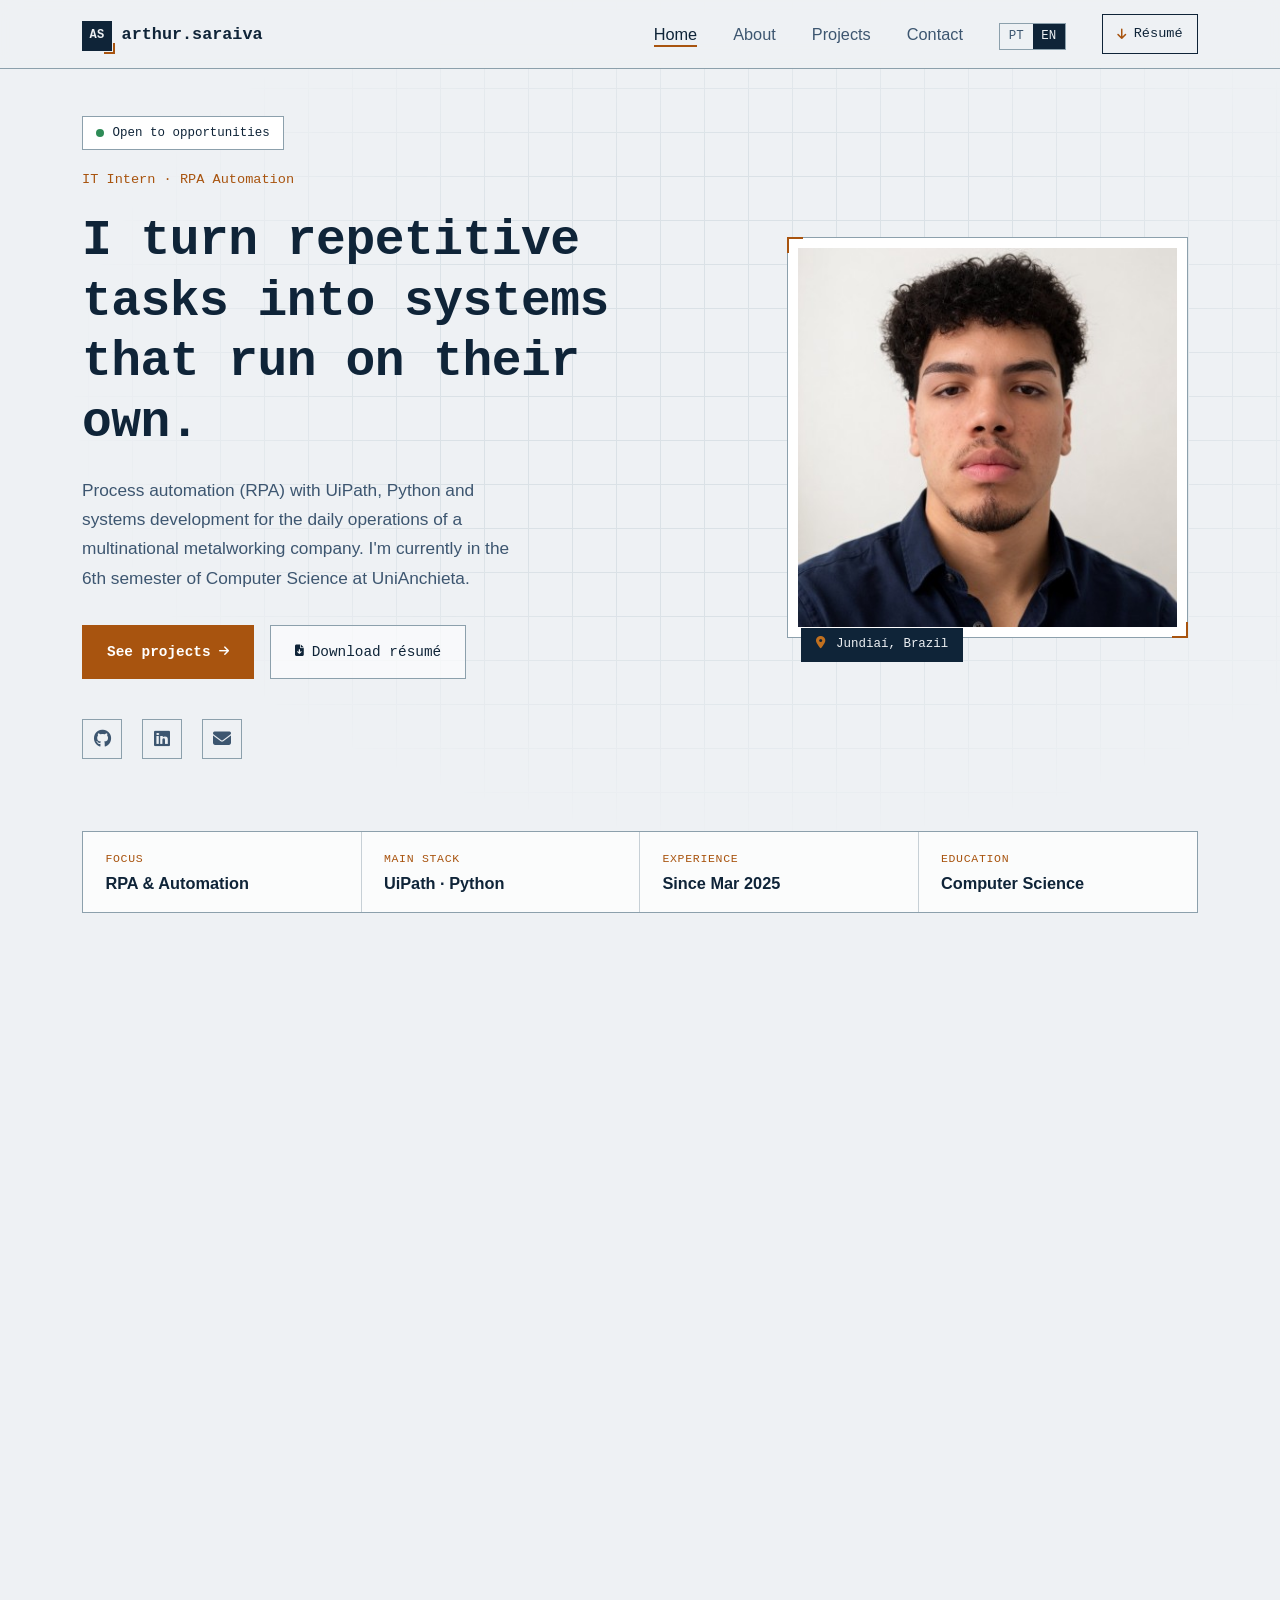
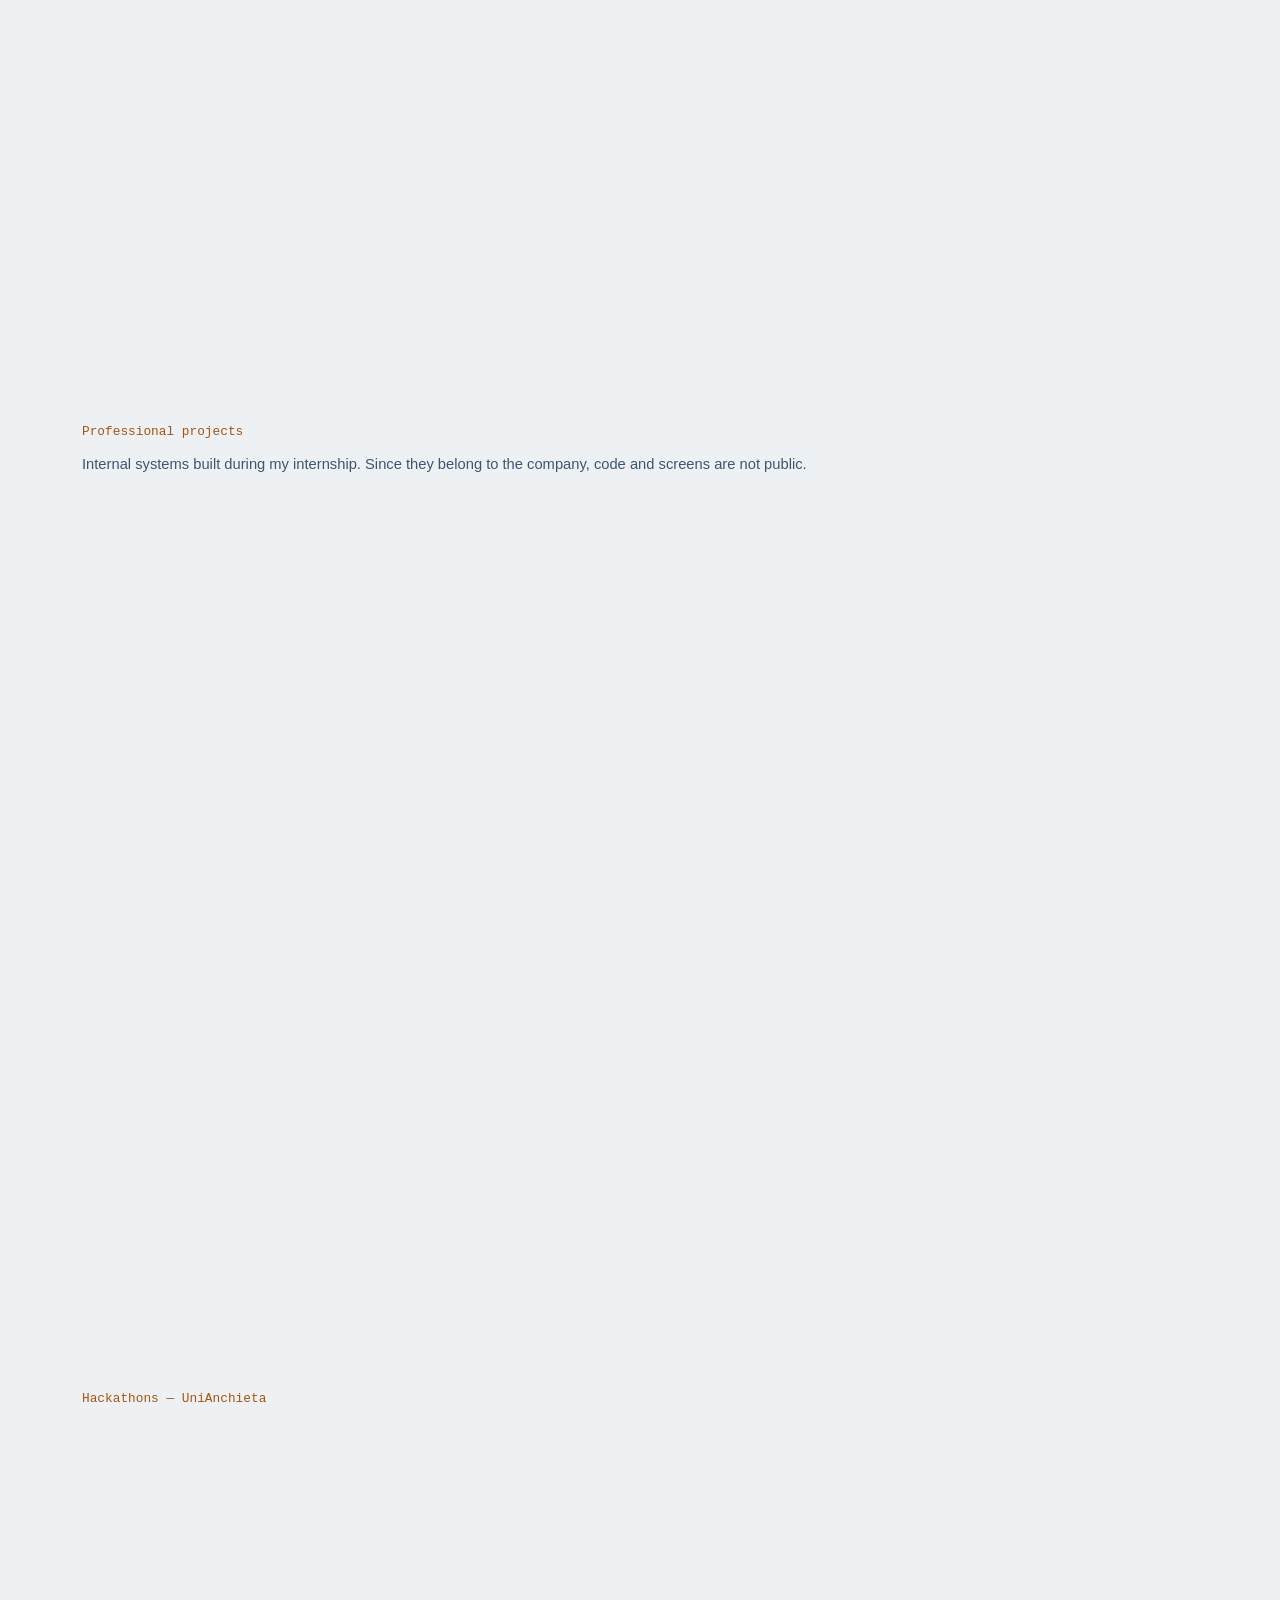
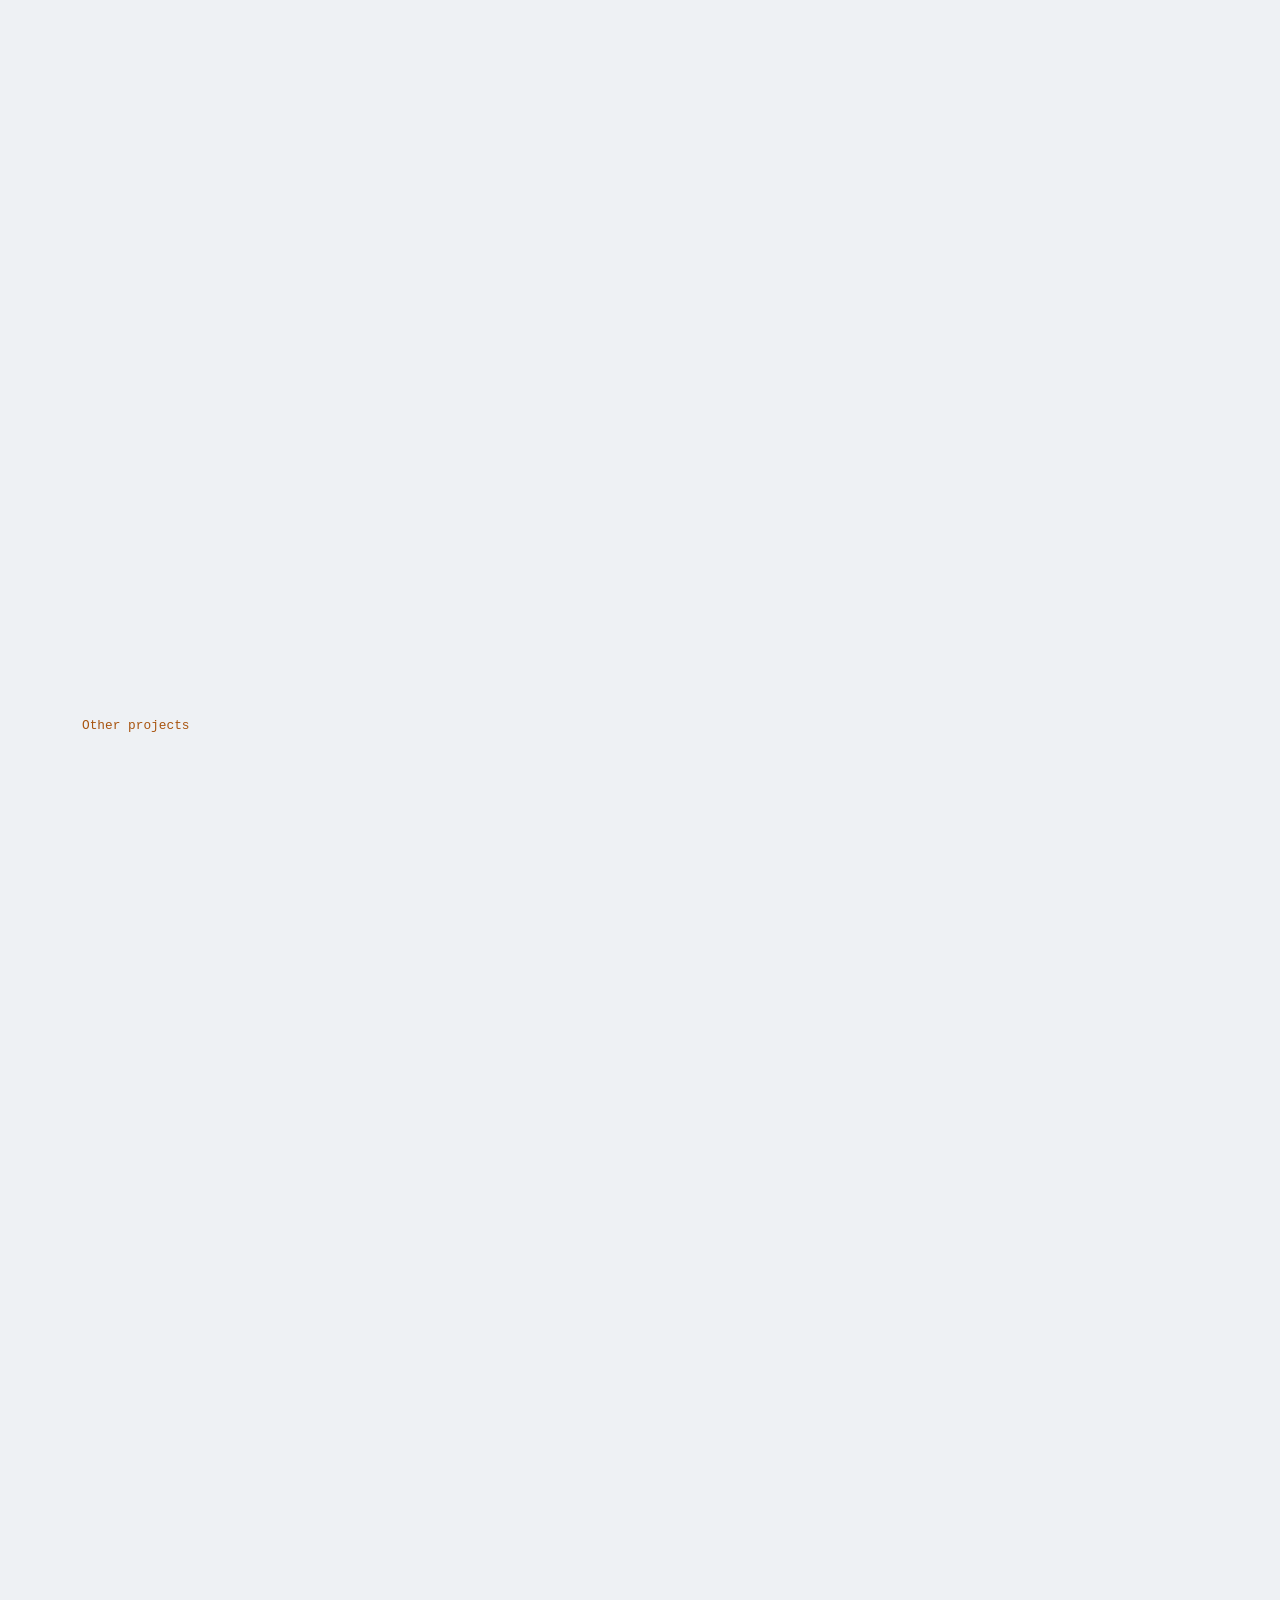
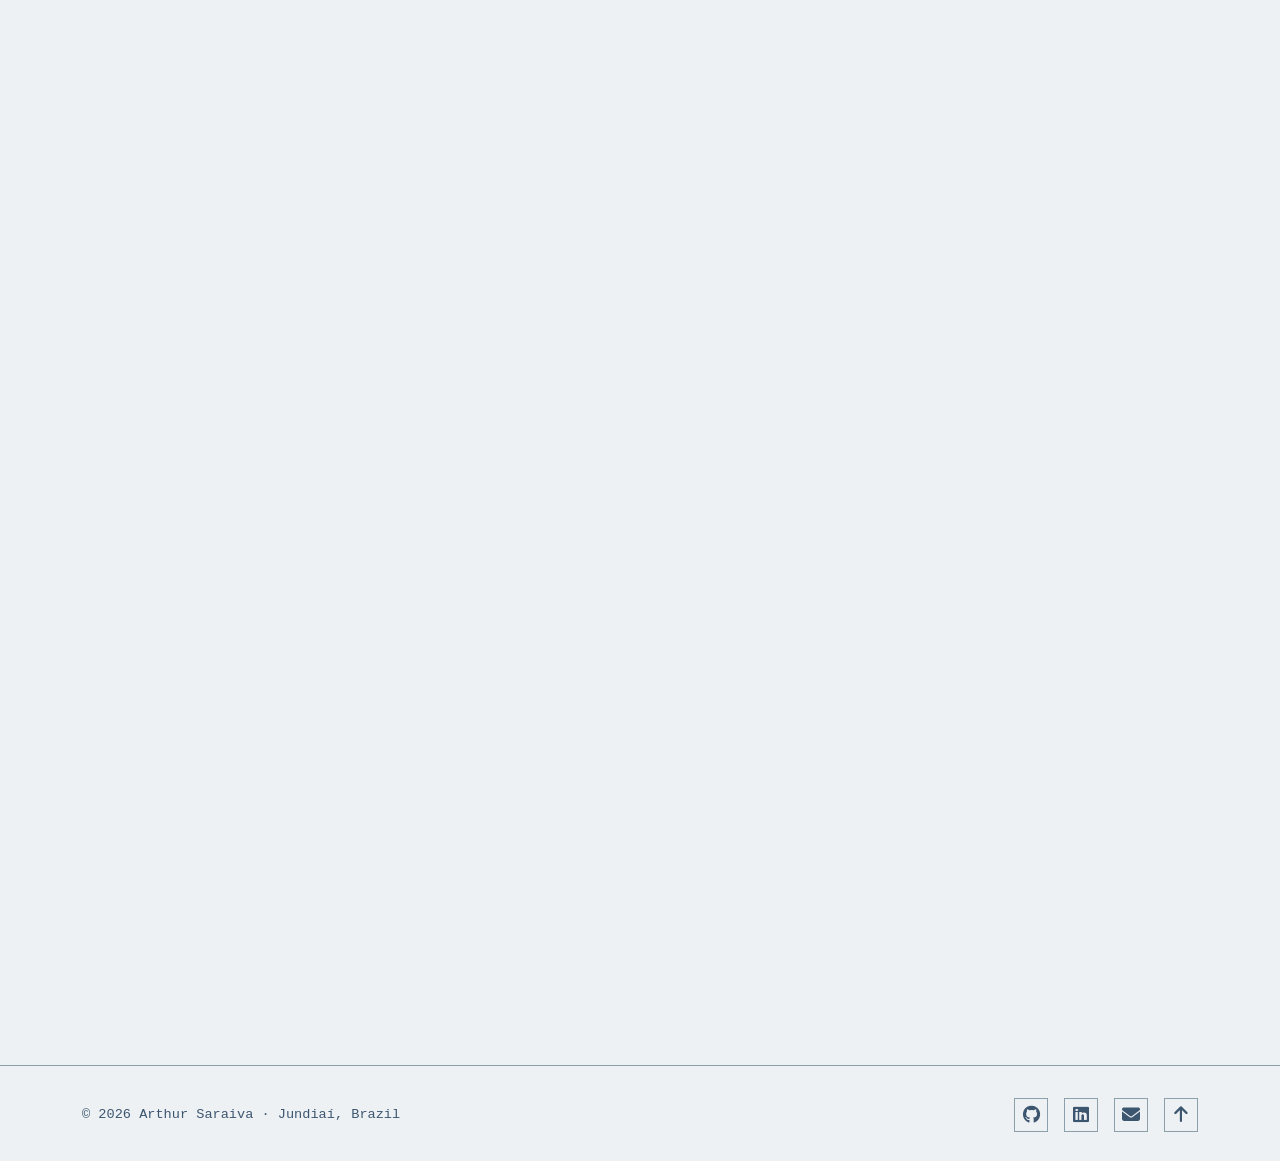
==== en/index.html @ bbb7237f "Tira o nome da empresa fora da Experiência e alinha textos ao currículo" ====
<!DOCTYPE html>
<html lang="en">
<head>
    <meta charset="UTF-8">
    <meta name="viewport" content="width=device-width, initial-scale=1.0">
    <title>Arthur Saraiva — RPA &amp; Automation Developer</title>
    <meta name="description" content="Arthur Saraiva — IT Intern at a multinational company. Process automation (RPA) with UiPath, Python and systems development. Computer Science student at UniAnchieta.">
    <meta name="theme-color" content="#0F2438">
    <meta http-equiv="Content-Security-Policy" content="default-src 'self'; script-src 'self'; style-src 'self' https://fonts.googleapis.com; font-src 'self' https://fonts.gstatic.com; img-src 'self' data:; connect-src https://formsubmit.co; form-action 'self'; base-uri 'self'; object-src 'none'">
    <meta name="referrer" content="strict-origin-when-cross-origin">

    <meta property="og:type" content="website">
    <meta property="og:title" content="Arthur Saraiva — RPA &amp; Automation Developer">
    <meta property="og:description" content="Process automation with UiPath and Python, and web systems in Django and Flask.">
    <meta property="og:url" content="https://arthsz-ti.github.io/en/">
    <meta property="og:image" content="https://arthsz-ti.github.io/image/profile.png">
    <meta property="og:locale" content="en_US">

    <link rel="icon" href="data:image/svg+xml,%3Csvg xmlns='http://www.w3.org/2000/svg' viewBox='0 0 64 64'%3E%3Crect width='64' height='64' fill='%230F2438'/%3E%3Cpath d='M8 8h14v4H12v10H8zM56 56H42v-4h10V42h4z' fill='%23C1701F'/%3E%3Ctext x='32' y='42' font-family='monospace' font-size='26' font-weight='700' fill='%23EEF1F4' text-anchor='middle'%3EAS%3C/text%3E%3C/svg%3E">

    <link rel="alternate" hreflang="pt-BR" href="https://arthsz-ti.github.io/">
    <link rel="alternate" hreflang="en" href="https://arthsz-ti.github.io/en/">
    <link rel="preconnect" href="https://fonts.googleapis.com">
    <link rel="preconnect" href="https://fonts.gstatic.com" crossorigin>
    <link href="https://fonts.googleapis.com/css2?family=IBM+Plex+Mono:wght@400;500;600&family=IBM+Plex+Sans:wght@400;500;600;700&display=swap" rel="stylesheet">
    <link href="../vendor/fontawesome/css/all.min.css" rel="stylesheet">
    <link href="../css/style.css?v=5" rel="stylesheet">
</head>
<body>
    <a class="skip-link" href="#about">Skip to content</a>

    <header>
        <nav class="navbar">
            <div class="nav-container">
                <div class="nav-logo">
                    <a href="#home"><span class="logo-mark">AS</span>arthur.saraiva</a>
                </div>
                <ul class="nav-menu">
                    <li class="nav-item"><a href="#home" class="nav-link">Home</a></li>
                    <li class="nav-item"><a href="#about" class="nav-link">About</a></li>
                    <li class="nav-item"><a href="#projects" class="nav-link">Projects</a></li>
                    <li class="nav-item"><a href="#contact" class="nav-link">Contact</a></li>
                    <li class="nav-item"><span class="lang-switch" aria-label="Language"><a href="../" hreflang="pt-BR" lang="pt-BR" title="Versão em português">PT</a><span aria-current="true">EN</span></span></li>
                    <li class="nav-item nav-cta-item">
                        <a href="../docs/resume-arthur-saraiva.pdf" class="nav-cta" download>
                            <i class="fas fa-arrow-down" aria-hidden="true"></i> Résumé
                        </a>
                    </li>
                </ul>
                <button class="hamburger" aria-label="Open menu" aria-expanded="false">
                    <span class="bar"></span>
                    <span class="bar"></span>
                    <span class="bar"></span>
                </button>
            </div>
        </nav>
    </header>

    <main>
        <!-- Home -->
        <section id="home" class="hero">
            <div class="container hero-container">
                <div class="hero-content">
                    <span class="status-badge"><span class="status-dot"></span>Open to opportunities</span>
                    <span class="hero-eyebrow">IT Intern · RPA Automation</span>
                    <h1 class="hero-title">I turn repetitive tasks into systems that run on their own.</h1>
                    <p class="hero-description">Process automation (RPA) with UiPath, Python and systems development for the daily operations of a multinational metalworking company. I'm currently in the 6th semester of Computer Science at UniAnchieta.</p>
                    <div class="hero-buttons">
                        <a href="#projects" class="btn btn-primary">See projects <i class="fas fa-arrow-right" aria-hidden="true"></i></a>
                        <a href="../docs/resume-arthur-saraiva.pdf" class="btn btn-secondary" download><i class="fas fa-file-arrow-down" aria-hidden="true"></i> Download résumé</a>
                    </div>
                    <div class="social-links">
                        <a href="https://github.com/arthsz-ti" target="_blank" rel="noopener" aria-label="GitHub"><i class="fab fa-github"></i></a>
                        <a href="https://www.linkedin.com/in/arthur-saraiva-ti" target="_blank" rel="noopener" aria-label="LinkedIn"><i class="fab fa-linkedin"></i></a>
                        <a href="mailto:arthursaraiva51@gmail.com" aria-label="Email"><i class="fas fa-envelope"></i></a>
                    </div>
                </div>
                <div class="hero-image">
                    <div class="plate">
                        <img src="../image/profile.png" alt="Arthur Saraiva" class="profile-img" width="400" height="400">
                    </div>
                    <span class="hero-image-tag"><i class="fas fa-location-dot" aria-hidden="true"></i> Jundiaí, Brazil</span>
                </div>
            </div>

            <div class="container">
                <dl class="hero-facts">
                    <div class="fact">
                        <dt>Focus</dt>
                        <dd>RPA &amp; Automation</dd>
                    </div>
                    <div class="fact">
                        <dt>Main stack</dt>
                        <dd>UiPath · Python</dd>
                    </div>
                    <div class="fact">
                        <dt>Experience</dt>
                        <dd>Since Mar 2025</dd>
                    </div>
                    <div class="fact">
                        <dt>Education</dt>
                        <dd>Computer Science</dd>
                    </div>
                </dl>
            </div>
        </section>

        <!-- About -->
        <section id="about" class="about">
            <div class="container">
                <div class="section-head reveal">
                    <span class="section-num">01</span>
                    <h2 class="section-title">About me</h2>
                </div>

                <div class="about-content">
                    <div class="about-text reveal">
                        <p>Since March 2025 I've been an IT intern at a multinational automotive company. I develop, run and monitor attended and unattended RPA automations in <strong>UiPath</strong> Studio and Orchestrator, built on REFramework with exception handling and logging, covering the full lifecycle: analysis, development, testing, user acceptance testing (UAT), deployment and support. I also develop in <strong>Python</strong> (Flask, Django, Pandas) and support corporate systems such as SAP, PowerShare and BMC.</p>

                        <p>I built a Django web portal with role-based access control, now used by every plant in Brazil to centralize initiatives from any department, not just automation. HR, for example, can use it to handle employee benefits. The portal includes integrated AI and management controls. I also built an <strong>automation monitoring dashboard</strong> in Flask, integrated with UiPath Orchestrator through its API, and I'm working on a computer vision project to detect PPE usage.</p>

                        <div class="objective">
                            <h3>Career goal</h3>
                            <p>I'm looking for opportunities as a Junior RPA Developer or Automation Analyst, to apply and grow what I've already been building in practice.</p>
                        </div>

                        <div class="languages">
                            <h3>Languages</h3>
                            <ul>
                                <li><span class="lang-name">Portuguese</span> <span class="lang-level">Native</span></li>
                                <li><span class="lang-name">English</span> <span class="lang-level">Professional</span></li>
                                <li><span class="lang-name">Italian</span> <span class="lang-level">Learning</span></li>
                            </ul>
                        </div>
                    </div>

                    <div class="skills-section reveal">
                        <div class="skill-category">
                            <h4>Automation &amp; RPA</h4>
                            <div class="skills">
                                <span class="skill-tag">UiPath Studio</span>
                                <span class="skill-tag">Orchestrator</span>
                                <span class="skill-tag">REFramework</span>
                                <span class="skill-tag">N8n</span>
                                <span class="skill-tag">Knime</span>
                                <span class="skill-tag">Selenium</span>
                                <span class="skill-tag">PyAutoGUI</span>
                            </div>
                        </div>
                        <div class="skill-category">
                            <h4>Backend &amp; Data</h4>
                            <div class="skills">
                                <span class="skill-tag">Python</span>
                                <span class="skill-tag">Django</span>
                                <span class="skill-tag">Flask</span>
                                <span class="skill-tag">Pandas</span>
                                <span class="skill-tag">SQL Server</span>
                                <span class="skill-tag">REST APIs</span>
                                <span class="skill-tag">JSON / XML</span>
                                <span class="skill-tag">Power BI</span>
                                <span class="skill-tag">Git</span>
                            </div>
                        </div>
                        <div class="skill-category">
                            <h4>Frontend</h4>
                            <div class="skills">
                                <span class="skill-tag">HTML</span>
                                <span class="skill-tag">CSS</span>
                                <span class="skill-tag">JavaScript</span>
                                <span class="skill-tag">TypeScript</span>
                            </div>
                        </div>
                        <div class="skill-category">
                            <h4>Artificial Intelligence</h4>
                            <div class="skills">
                                <span class="skill-tag">AI agents</span>
                                <span class="skill-tag">API integration</span>
                                <span class="skill-tag">Computer vision</span>
                            </div>
                        </div>
                        <div class="skill-category">
                            <h4>Corporate systems</h4>
                            <div class="skills">
                                <span class="skill-tag">SAP</span>
                                <span class="skill-tag">PowerShare</span>
                                <span class="skill-tag">BMC</span>
                            </div>
                        </div>
                    </div>
                </div>

                <div class="experience-education">
                    <div class="experience reveal">
                        <h3>Experience</h3>
                        <div class="timeline-item">
                            <div class="timeline-date">March 2025 — Present</div>
                            <div class="timeline-content">
                                <h4>IT Intern</h4>
                                <p class="role-loc">Aumovio (Continental Automotive spin-off) · Várzea Paulista, Brazil</p>

                                <div class="exp-group">
                                    <h5>RPA automation</h5>
                                    <ul>
                                        <li>Develop, run and monitor attended and unattended automations in UiPath Studio and Orchestrator, built on REFramework with exception handling and logging</li>
                                        <li>Cover the full lifecycle: process discovery, development, testing, UAT, deployment and support</li>
                                        <li>Analyze processes with business teams and write the technical documentation (PDD and SDD)</li>
                                    </ul>
                                </div>

                                <div class="exp-group">
                                    <h5>Systems development</h5>
                                    <ul>
                                        <li>Built from scratch a Django web portal with role-based access control to centralize initiatives from any department (not just automation), with integrated AI and management controls. It is now used by every plant in Brazil</li>
                                        <li>Integrated an AI agent into the portal to support content generation and analysis</li>
                                        <li>Built an automation monitoring dashboard in Python (Flask) and SQL Server, integrated with UiPath Orchestrator via REST API, showing status, runs, failures, trigger time and the machine (hostname) of each robot</li>
                                        <li>Built a Django web application for material monitoring and planning, with coverage-risk KPIs, filters, role-based access and follow-up emails, integrated with SAP data</li>
                                        <li>Developing a computer vision project to detect PPE usage</li>
                                    </ul>
                                </div>

                                <div class="exp-group">
                                    <h5>Support &amp; infrastructure</h5>
                                    <ul>
                                        <li>Support corporate systems (SAP, PowerShare and BMC) and take part in user migration and access management projects in a multinational environment</li>
                                    </ul>
                                </div>
                            </div>
                        </div>
                    </div>

                    <div class="education reveal">
                        <h3>Education</h3>
                        <div class="timeline-item">
                            <div class="timeline-date">2024 — 2027 (in progress)</div>
                            <div class="timeline-content">
                                <h4>B.Sc. in Computer Science</h4>
                                <p>UniAnchieta · 6th semester</p>
                            </div>
                        </div>
                        <div class="timeline-item">
                            <div class="timeline-date">2022 — 2023</div>
                            <div class="timeline-content">
                                <h4>Technical Course in Business Administration</h4>
                                <p>ETECVAV</p>
                            </div>
                        </div>
                    </div>
                </div>

                <div class="courses-list reveal">
                    <h3>Courses &amp; certifications</h3>
                    <div class="courses-grid">
                        <div class="course-card course-current">
                            <span class="course-name">Complete Web Development</span>
                            <span class="course-org">Udemy · in progress</span>
                        </div>
                        <div class="course-card">
                            <span class="course-name">RPA Automation with Python</span>
                            <span class="course-org">Udemy · Feb 2026</span>
                        </div>
                        <div class="course-card">
                            <span class="course-name">RPA Developer Foundation</span>
                            <span class="course-org">UiPath · Apr 2025</span>
                        </div>
                        <div class="course-card">
                            <span class="course-name">Power BI and SQL Server</span>
                            <span class="course-org">Udemy · Aug 2025</span>
                        </div>
                        <div class="course-card">
                            <span class="course-name">Algorithms and Programming Logic</span>
                            <span class="course-org">Udemy · May 2025</span>
                        </div>
                        <div class="course-card">
                            <span class="course-name">Python Fundamentals 1</span>
                            <span class="course-org">Senai · Jun 2024</span>
                        </div>
                    </div>
                    <details class="courses-more">
                        <summary><span class="more-closed">See all courses (+9)</span><span class="more-open">Show less</span> <i class="fas fa-chevron-down" aria-hidden="true"></i></summary>
                        <div class="courses-grid">
                            <div class="course-card">
                                <span class="course-name">Networking Basics</span>
                                <span class="course-org">Cisco · Nov 2025</span>
                            </div>
                            <div class="course-card">
                                <span class="course-name">Academia Guepardo TAX in Company</span>
                                <span class="course-org">NTT DATA Business Solutions · Oct 2025</span>
                            </div>
                            <div class="course-card">
                                <span class="course-name">Windows Server Hyper-V and Virtualization</span>
                                <span class="course-org">Microsoft · Sep 2025</span>
                            </div>
                            <div class="course-card">
                                <span class="course-name">Introduction to Packet Tracer Exam</span>
                                <span class="course-org">Cisco · Sep 2025</span>
                            </div>
                            <div class="course-card">
                                <span class="course-name">Power Business Intelligence &amp; Microsoft Excel</span>
                                <span class="course-org">InterNews Jundiaí · Apr 2023</span>
                            </div>
                            <div class="course-card">
                                <span class="course-name">Complete Excel</span>
                                <span class="course-org">Senai São Paulo · Sep 2022</span>
                            </div>
                            <div class="course-card">
                                <span class="course-name">Public Speaking</span>
                                <span class="course-org">Senac · 2022</span>
                            </div>
                            <div class="course-card">
                                <span class="course-name">Digital Marketing and Social Media Sales</span>
                                <span class="course-org">Senac São Paulo · Dec 2021</span>
                            </div>
                            <div class="course-card">
                                <span class="course-name">Hardware, Networks, Laptops and Mobile Devices</span>
                                <span class="course-org">Microlins · Jun 2021</span>
                            </div>
                        </div>
                    </details>
                </div>
            </div>
        </section>

        <!-- Projects -->
        <section id="projects" class="portfolio">
            <div class="container">
                <div class="section-head reveal">
                    <span class="section-num">02</span>
                    <h2 class="section-title">Projects</h2>
                </div>

                <span class="featured-tag">Professional projects</span>
                <p class="pro-note">Internal systems built during my internship. Since they belong to the company, code and screens are not public.</p>
                <div class="pro-grid">
                    <article class="pro-card reveal">
                        <div class="pro-head">
                            <span class="pro-icon"><i class="fas fa-sitemap" aria-hidden="true"></i></span>
                            <span class="pro-status live">In production</span>
                        </div>
                        <h3>Initiatives Portal</h3>
                        <p>Web portal that centralizes initiatives from any department, not just automation. Now used by every plant in Brazil.</p>
                        <ul>
                            <li>Role-based access control</li>
                            <li>Integrated AI agent for content generation and analysis</li>
                            <li>Management controls for each initiative</li>
                        </ul>
                        <div class="project-tags">
                            <span class="tag">Django</span>
                            <span class="tag">Python</span>
                            <span class="tag">AI</span>
                        </div>
                    </article>

                    <article class="pro-card reveal">
                        <div class="pro-head">
                            <span class="pro-icon"><i class="fas fa-gauge-high" aria-hidden="true"></i></span>
                            <span class="pro-status live">In production</span>
                        </div>
                        <h3>RPA Monitoring Dashboard</h3>
                        <p>Dashboard in Python (Flask) and SQL Server, integrated with UiPath Orchestrator via REST API, to track robot status, executions, failures and schedules.</p>
                        <ul>
                            <li>Status, executions and failures of each automation</li>
                            <li>Robot trigger schedules</li>
                            <li>Machine (hostname) each automation runs on</li>
                        </ul>
                        <div class="project-tags">
                            <span class="tag">Flask</span>
                            <span class="tag">SQL Server</span>
                            <span class="tag">REST API</span>
                            <span class="tag">UiPath</span>
                        </div>
                    </article>

                    <article class="pro-card reveal">
                        <div class="pro-head">
                            <span class="pro-icon"><i class="fas fa-boxes-stacked" aria-hidden="true"></i></span>
                            <span class="pro-status live">In production</span>
                        </div>
                        <h3>Material Planning</h3>
                        <p>Django web application (SQL Server) for material monitoring and planning, integrated with SAP data.</p>
                        <ul>
                            <li>Coverage-risk KPIs</li>
                            <li>Filters and role-based access control</li>
                            <li>Follow-up notifications</li>
                        </ul>
                        <div class="project-tags">
                            <span class="tag">Django</span>
                            <span class="tag">SQL Server</span>
                            <span class="tag">SAP</span>
                        </div>
                    </article>

                    <article class="pro-card reveal">
                        <div class="pro-head">
                            <span class="pro-icon"><i class="fas fa-helmet-safety" aria-hidden="true"></i></span>
                            <span class="pro-status dev">In development</span>
                        </div>
                        <h3>PPE Detection</h3>
                        <p>Computer vision project to automatically detect the use of personal protective equipment.</p>
                        <div class="project-tags">
                            <span class="tag">Computer vision</span>
                            <span class="tag">Python</span>
                        </div>
                    </article>
                </div>

                <span class="featured-tag">Hackathons — UniAnchieta</span>
                <div class="featured-grid">
                    <article class="featured-card plate reveal">
                        <div class="featured-shot">
                            <img src="../image/acadia-screenshot.png" alt="AcadIA dashboards: overall class performance and individual student assessment" loading="lazy" width="800" height="395">
                        </div>
                        <span class="hackathon-badge">Hackathon 2025</span>
                        <h3>AcadIA — AI-Powered Personalized Education</h3>
                        <p>I helped build AcadIA, a platform that supports teachers with real class performance data, collected automatically from every quiz. With the dashboard, teachers can:</p>
                        <ul>
                            <li>Track class performance trends per quiz (accuracy, average time, participation)</li>
                            <li>Automatically identify students at risk of low performance</li>
                            <li>See each student's individual progress, with history and details</li>
                            <li>Message students directly from the dashboard</li>
                        </ul>
                        <div class="project-tags">
                            <span class="tag">Artificial Intelligence</span>
                            <span class="tag">Python</span>
                            <span class="tag">Education</span>
                        </div>
                    </article>

                    <article class="featured-card plate reveal">
                        <div class="featured-shot">
                            <img src="../image/valores-imobiliarios-pitch.png" alt="Pitch slide for the Real Estate Values project, team CTRL+ALT+DEFEAT" loading="lazy" width="800" height="450">
                        </div>
                        <span class="hackathon-badge">Hackathon 2024</span>
                        <h3>CTRL + ALT + DEFEAT – Real Estate Values</h3>
                        <p>A challenge to estimate property values in the city, together with the Jundiaí City Hall. As team <strong>CTRL+ALT+DEFEAT</strong>, we built an app that aggregates data from real estate websites to analyze the local market. With it, users can:</p>
                        <ul>
                            <li>Check the average property price per street and the average price per square meter</li>
                            <li>See how many properties are for sale in a given area</li>
                            <li>Compare property types (residential or commercial)</li>
                            <li>See interior details, such as number of rooms and bathrooms</li>
                        </ul>
                        <div class="project-tags">
                            <span class="tag">Data Analysis</span>
                            <span class="tag">Python</span>
                            <span class="tag">Public Sector</span>
                        </div>
                    </article>
                </div>

                <span class="featured-tag">Other projects</span>
                <div class="projects-grid">
                    <article class="project-card reveal">
                        <div class="project-image">
                            <img src="../image/cadastro.png" alt="Credit Score Prediction" loading="lazy">
                        </div>
                        <div class="project-content">
                            <h3>Credit Score Prediction</h3>
                            <p>Random Forest and KNN algorithms to predict customers' credit rating.</p>
                            <div class="project-tags">
                                <span class="tag">Python</span>
                                <span class="tag">Machine Learning</span>
                            </div>
                        </div>
                    </article>

                    <article class="project-card reveal">
                        <div class="project-image">
                            <img src="../image/churn.png" alt="Churn Analysis" loading="lazy">
                        </div>
                        <div class="project-content">
                            <h3>Churn Analysis</h3>
                            <p>Identifying the causes of customer cancellations with Python and data analysis.</p>
                            <div class="project-tags">
                                <span class="tag">Python</span>
                                <span class="tag">Pandas</span>
                            </div>
                        </div>
                    </article>

                    <article class="project-card reveal">
                        <div class="project-image">
                            <img src="../image/web_scraping.png" alt="Web Scraping — Cryptocurrencies" loading="lazy">
                        </div>
                        <div class="project-content">
                            <h3>Web Scraping — Cryptocurrencies</h3>
                            <p>Automated collection of cryptocurrency data with Selenium for market analysis.</p>
                            <div class="project-tags">
                                <span class="tag">Python</span>
                                <span class="tag">Selenium</span>
                            </div>
                        </div>
                    </article>

                    <article class="project-card reveal">
                        <div class="project-image">
                            <img src="../image/extracao_dados.png" alt="Data Extraction — Movies" loading="lazy">
                        </div>
                        <div class="project-content">
                            <h3>Data Extraction — Movies</h3>
                            <p>Scraping and organizing movie data with Python into a structured dataset.</p>
                            <div class="project-tags">
                                <span class="tag">Python</span>
                                <span class="tag">Web Scraping</span>
                            </div>
                        </div>
                    </article>

                    <article class="project-card reveal">
                        <div class="project-image">
                            <img src="../image/automation.jpg" alt="Product Registration Bot" loading="lazy">
                        </div>
                        <div class="project-content">
                            <h3>Product Registration Bot</h3>
                            <p>Bulk product registration automated with PyAutoGUI, mimicking human interaction in systems with no API available.</p>
                            <div class="project-tags">
                                <span class="tag">Python</span>
                                <span class="tag">PyAutoGUI</span>
                                <span class="tag">RPA</span>
                            </div>
                        </div>
                    </article>

                    <article class="project-card reveal">
                        <div class="project-image">
                            <img src="../image/email-pdf-automation.jpg" alt="Email and PDF Automation" loading="lazy">
                        </div>
                        <div class="project-content">
                            <h3>Email and PDF Automation</h3>
                            <p>Python scripts to send emails automatically and to extract and manipulate data in PDF files.</p>
                            <div class="project-tags">
                                <span class="tag">Python</span>
                                <span class="tag">RPA</span>
                            </div>
                        </div>
                    </article>
                </div>
            </div>
        </section>

        <!-- Contact -->
        <section id="contact" class="contact">
            <div class="container">
                <div class="section-head reveal">
                    <span class="section-num">03</span>
                    <h2 class="section-title">Contact</h2>
                </div>
                <div class="contact-content">
                    <div class="contact-info reveal">
                        <h3>Let's talk</h3>
                        <p>I'm open to opportunities as a Junior RPA Developer or Automation Analyst. Send a message through the form or reach me on any of the channels below.</p>

                        <div class="contact-items">
                            <a class="contact-item" href="mailto:arthursaraiva51@gmail.com">
                                <i class="fas fa-envelope" aria-hidden="true"></i>
                                <div>
                                    <h4>Email</h4>
                                    <span>arthursaraiva51@gmail.com</span>
                                </div>
                            </a>
                            <a class="contact-item" href="tel:+5511950330880">
                                <i class="fas fa-phone" aria-hidden="true"></i>
                                <div>
                                    <h4>Phone</h4>
                                    <span>+55 11 95033-0880</span>
                                </div>
                            </a>
                            <a class="contact-item" href="https://www.linkedin.com/in/arthur-saraiva-ti" target="_blank" rel="noopener">
                                <i class="fab fa-linkedin" aria-hidden="true"></i>
                                <div>
                                    <h4>LinkedIn</h4>
                                    <span>arthur-saraiva-ti</span>
                                </div>
                            </a>
                            <a class="contact-item" href="https://github.com/arthsz-ti" target="_blank" rel="noopener">
                                <i class="fab fa-github" aria-hidden="true"></i>
                                <div>
                                    <h4>GitHub</h4>
                                    <span>arthsz-ti</span>
                                </div>
                            </a>
                            <div class="contact-item">
                                <i class="fas fa-location-dot" aria-hidden="true"></i>
                                <div>
                                    <h4>Location</h4>
                                    <span>Jundiaí, SP, Brazil</span>
                                </div>
                            </div>
                        </div>
                    </div>

                    <form id="contactForm" class="contact-form plate reveal" novalidate>
                        <div class="form-head">
                            <h3>Send a message</h3>
                            <p>It goes straight to my inbox.</p>
                        </div>
                        <div class="form-row">
                            <div class="form-group">
                                <label for="name">Name</label>
                                <input type="text" id="name" name="name" maxlength="100" autocomplete="name" placeholder="Your name" required>
                            </div>
                            <div class="form-group">
                                <label for="email">Email</label>
                                <input type="email" id="email" name="email" maxlength="150" autocomplete="email" placeholder="you@company.com" required>
                            </div>
                        </div>
                        <div class="form-group">
                            <label for="subject">Subject</label>
                            <input type="text" id="subject" name="subject" maxlength="150" placeholder="e.g. RPA Developer position" required>
                        </div>
                        <div class="form-group">
                            <label for="message">Message</label>
                            <textarea id="message" name="message" maxlength="3000" rows="5" placeholder="Tell me a bit about the opportunity or project" required></textarea>
                        </div>
                        <!-- hidden anti-spam field -->
                        <input type="text" name="_honey" class="hp-field" tabindex="-1" autocomplete="off" aria-hidden="true">
                        <button type="submit" class="btn btn-primary">
                            <span class="btn-label">Send message</span>
                            <i class="fas fa-paper-plane" aria-hidden="true"></i>
                        </button>
                        <p class="form-status" role="status" aria-live="polite"></p>
                    </form>
                </div>
            </div>
        </section>
    </main>

    <footer>
        <div class="container footer-content">
            <p>© <span id="year">2026</span> Arthur Saraiva · Jundiaí, Brazil</p>
            <div class="footer-social">
                <a href="https://github.com/arthsz-ti" target="_blank" rel="noopener" aria-label="GitHub"><i class="fab fa-github"></i></a>
                <a href="https://www.linkedin.com/in/arthur-saraiva-ti" target="_blank" rel="noopener" aria-label="LinkedIn"><i class="fab fa-linkedin"></i></a>
                <a href="mailto:arthursaraiva51@gmail.com" aria-label="Email"><i class="fas fa-envelope"></i></a>
                <a href="#home" aria-label="Back to top"><i class="fas fa-arrow-up"></i></a>
            </div>
        </div>
    </footer>

    <script src="../javascript/script.js?v=5"></script>
</body>
</html>
---- css/style.css ----
/* =========================================================
   Arthur Saraiva — Portfólio
   Sistema visual: "papel técnico" — inspirado em pranchas de
   desenho de engenharia sobre papel vegetal, coerente com o
   trabalho de automação e integração de sistemas industriais.
   Tema claro por legibilidade.
   ========================================================= */

* {
    margin: 0;
    padding: 0;
    box-sizing: border-box;
}

:root {
    --paper: #EEF1F4;
    --paper-2: #E4E9ED;
    --paper-3: #D9E0E5;
    --ink: #0F2438;
    --ink-dim: #3D5670;
    --accent: #A8540F;
    --accent-bright: #C1701F;
    --accent-soft: rgba(168, 84, 15, 0.09);
    --line: #C7D0D6;
    --line-strong: #8CA0AC;

    --sans: 'IBM Plex Sans', -apple-system, BlinkMacSystemFont, 'Segoe UI', sans-serif;
    --mono: 'IBM Plex Mono', ui-monospace, SFMono-Regular, Menlo, monospace;

    --corner: 14px;
}

html { scroll-behavior: smooth; scroll-padding-top: 84px; }

::selection { background: var(--accent); color: #fff; }

:focus-visible { outline: 2px solid var(--accent); outline-offset: 3px; }

body {
    font-family: var(--sans);
    font-size: 18px;
    line-height: 1.7;
    color: var(--ink);
    background: var(--paper);
}

.container {
    max-width: 1180px;
    margin: 0 auto;
    padding: 0 2rem;
}

a { color: inherit; }

img { max-width: 100%; height: auto; }

h1, h2, h3, h4 {
    font-family: var(--mono);
    font-weight: 600;
    letter-spacing: -0.01em;
    color: var(--ink);
}

/* ---------- corner-bracket "prancha técnica" utility ---------- */
.plate {
    position: relative;
    background: #fff;
    border: 1px solid var(--line-strong);
}
.plate::before,
.plate::after {
    content: "";
    position: absolute;
    width: var(--corner);
    height: var(--corner);
    pointer-events: none;
}
.plate::before {
    top: -1px; left: -1px;
    border-top: 2px solid var(--accent);
    border-left: 2px solid var(--accent);
}
.plate::after {
    bottom: -1px; right: -1px;
    border-bottom: 2px solid var(--accent);
    border-right: 2px solid var(--accent);
}

/* ---------- Navegação ---------- */
.navbar {
    position: fixed;
    top: 0;
    width: 100%;
    background: rgba(238, 241, 244, 0.92);
    backdrop-filter: blur(10px);
    border-bottom: 1px solid var(--line-strong);
    z-index: 1000;
    transition: box-shadow 0.25s ease, background 0.25s ease;
}
.navbar.scrolled {
    background: rgba(238, 241, 244, 0.97);
    box-shadow: 0 6px 20px rgba(15, 36, 56, 0.07);
}

.nav-container {
    max-width: 1180px;
    margin: 0 auto;
    padding: 0 2rem;
    display: flex;
    justify-content: space-between;
    align-items: center;
    height: 68px;
}

.nav-logo a {
    font-family: var(--mono);
    font-size: 1.05rem;
    font-weight: 600;
    color: var(--ink);
    text-decoration: none;
    display: inline-flex;
    align-items: center;
    gap: 0.6rem;
}
.logo-mark {
    display: inline-grid;
    place-items: center;
    width: 30px; height: 30px;
    background: var(--ink);
    color: var(--paper);
    font-size: 0.75rem;
    letter-spacing: 0.02em;
    position: relative;
}
.logo-mark::after {
    content: "";
    position: absolute;
    right: -3px; bottom: -3px;
    width: 9px; height: 9px;
    border-right: 2px solid var(--accent);
    border-bottom: 2px solid var(--accent);
}

.nav-menu {
    display: flex;
    align-items: center;
    gap: 2.25rem;
    list-style: none;
}
.nav-cta {
    display: inline-flex;
    align-items: center;
    gap: 0.45rem;
    font-family: var(--mono);
    font-size: 0.85rem;
    font-weight: 500;
    color: var(--ink);
    text-decoration: none;
    padding: 0.45rem 0.9rem;
    border: 1px solid var(--ink);
    transition: all 0.2s ease;
}
.nav-cta i { font-size: 0.75rem; color: var(--accent); transition: color 0.2s ease; }
.nav-cta:hover { background: var(--ink); color: var(--paper); }
.nav-cta:hover i { color: var(--paper); }

.nav-link {
    position: relative;
    font-size: 1.02rem;
    color: var(--ink-dim);
    text-decoration: none;
    padding: 0.3rem 0;
    transition: color 0.2s ease;
}
.nav-link::after {
    content: "";
    position: absolute;
    bottom: 0; left: 0;
    width: 0;
    height: 2px;
    background: var(--accent);
    transition: width 0.25s ease;
}
.nav-link:hover,
.nav-link.active { color: var(--ink); }
.nav-link:hover::after,
.nav-link.active::after { width: 100%; }

.hamburger {
    display: none;
    flex-direction: column;
    gap: 5px;
    cursor: pointer;
    background: none;
    border: none;
}
.hamburger .bar {
    width: 24px;
    height: 2px;
    background: var(--ink);
    transition: 0.3s;
}
.hamburger.active .bar:nth-child(1) { transform: translateY(7px) rotate(45deg); }
.hamburger.active .bar:nth-child(2) { opacity: 0; }
.hamburger.active .bar:nth-child(3) { transform: translateY(-7px) rotate(-45deg); }

/* ---------- Hero ---------- */
.hero {
    min-height: 92vh;
    display: flex;
    flex-direction: column;
    justify-content: center;
    padding-top: calc(68px + 3rem);
    padding-bottom: 3.5rem;
    position: relative;
    overflow: hidden;
}
.hero::before {
    content: "";
    position: absolute;
    inset: 0;
    background-image:
        linear-gradient(#DAE1E6 1px, transparent 1px),
        linear-gradient(90deg, #DAE1E6 1px, transparent 1px);
    background-size: 44px 44px;
    -webkit-mask-image: radial-gradient(ellipse 70% 60% at 60% 40%, #000 40%, transparent 78%);
    mask-image: radial-gradient(ellipse 70% 60% at 60% 40%, #000 40%, transparent 78%);
    pointer-events: none;
}

.hero > .container { width: 100%; }
.hero-container {
    flex: 0 0 auto;
    display: grid;
    grid-template-columns: 1.2fr 0.8fr;
    gap: 4rem;
    align-items: center;
    width: 100%;
    position: relative;
}

.hero-eyebrow {
    display: inline-block;
    font-family: var(--mono);
    font-size: 0.85rem;
    color: var(--accent);
    margin-bottom: 1.25rem;
}

.hero-title {
    font-size: clamp(2rem, 4.2vw, 3.1rem);
    line-height: 1.22;
    font-weight: 600;
    color: var(--ink);
    margin-bottom: 1.4rem;
    opacity: 0;
    transform: translateY(10px);
    animation: reveal 0.6s ease forwards;
}

.hero-description {
    font-family: var(--sans);
    font-size: 1.08rem;
    color: var(--ink-dim);
    max-width: 46ch;
    margin-bottom: 2rem;
    opacity: 0;
    transform: translateY(10px);
    animation: reveal 0.6s ease 0.15s forwards;
}

.hero-buttons {
    display: flex;
    gap: 1rem;
    margin-bottom: 2.5rem;
    opacity: 0;
    transform: translateY(10px);
    animation: reveal 0.6s ease 0.3s forwards;
}

@keyframes reveal {
    to { opacity: 1; transform: translateY(0); }
}

.btn {
    display: inline-flex;
    align-items: center;
    gap: 0.5rem;
    padding: 0.85rem 1.5rem;
    font-family: var(--mono);
    font-size: 0.9rem;
    text-decoration: none;
    border: 1px solid transparent;
    cursor: pointer;
    transition: all 0.2s ease;
}
.btn-primary {
    background: var(--accent);
    color: #fff;
    font-weight: 600;
}
.btn-primary:hover { background: #8f4708; transform: translateY(-1px); box-shadow: 0 6px 16px rgba(168, 84, 15, 0.25); }
.btn-primary:active { transform: translateY(0); box-shadow: none; }
.btn i { font-size: 0.8em; transition: transform 0.2s ease; }
.btn-primary:hover .fa-arrow-right { transform: translateX(3px); }
.btn-secondary {
    border-color: var(--line-strong);
    color: var(--ink);
}
.btn-secondary { background: rgba(255,255,255,0.6); }
.btn-secondary:hover { border-color: var(--accent); color: var(--accent); background: #fff; }

.social-links {
    display: flex;
    gap: 1.25rem;
    opacity: 0;
    animation: reveal 0.6s ease 0.45s forwards;
}
.social-links a {
    width: 40px; height: 40px;
    display: flex; align-items: center; justify-content: center;
    border: 1px solid var(--line-strong);
    color: var(--ink-dim);
    text-decoration: none;
    transition: all 0.2s ease;
    background: var(--paper);
}
.social-links a:hover {
    border-color: var(--accent);
    color: var(--accent);
    transform: translateY(-2px);
}

.hero-image {
    position: relative;
    padding: 10px;
}
.hero-image .plate { padding: 10px; }
.profile-img {
    width: 100%;
    display: block;
}
.hero-image-tag {
    position: absolute;
    bottom: -14px;
    left: 24px;
    background: var(--ink);
    color: var(--paper);
    padding: 0.4rem 0.9rem;
    font-family: var(--mono);
    font-size: 0.78rem;
}

/* ---------- Section shell ---------- */
section { padding: 6.5rem 0; }

.section-head {
    display: flex;
    align-items: baseline;
    gap: 1rem;
    margin-bottom: 3rem;
    border-bottom: 1px solid var(--line-strong);
    padding-bottom: 1.25rem;
}
.section-num {
    font-family: var(--mono);
    font-size: 0.85rem;
    color: var(--accent);
}
.section-title {
    font-size: 1.9rem;
    color: var(--ink);
}

/* ---------- Sobre ---------- */
.about-content {
    display: grid;
    grid-template-columns: 1.3fr 1fr;
    gap: 3.5rem;
    margin-bottom: 4rem;
}

.about-text p {
    color: var(--ink-dim);
    margin-bottom: 1.1rem;
    max-width: 62ch;
}
.about-text strong { color: var(--ink); font-weight: 600; }

.objective {
    margin-top: 1.5rem;
    padding: 1.25rem 1.5rem;
    border-left: 3px solid var(--accent);
    background: var(--accent-soft);
}
.objective h3 {
    font-size: 0.95rem;
    color: var(--accent);
    margin-bottom: 0.5rem;
}
.objective p { color: var(--ink); margin: 0; }

.skill-category { margin-bottom: 1.75rem; }
.skill-category h4 {
    font-size: 0.92rem;
    color: var(--ink-dim);
    font-weight: 500;
    margin-bottom: 0.75rem;
}
.skills { display: flex; flex-wrap: wrap; gap: 0.5rem; }
.skill-tag {
    font-family: var(--mono);
    font-size: 0.88rem;
    color: var(--ink);
    background: var(--paper-2);
    border: 1px solid var(--line-strong);
    padding: 0.35rem 0.7rem;
}

/* ---------- Timeline ---------- */
.experience-education {
    display: grid;
    grid-template-columns: 1.4fr 1fr;
    gap: 3.5rem;
}
.experience h3, .education h3 {
    font-size: 1.05rem;
    color: var(--ink);
    margin-bottom: 1.5rem;
    padding-bottom: 0.75rem;
    border-bottom: 1px solid var(--line-strong);
}
.timeline-item {
    position: relative;
    padding-left: 1.5rem;
    border-left: 2px solid var(--line);
    padding-bottom: 1.75rem;
}
.timeline-item:last-child { padding-bottom: 0; }
.timeline-item::before {
    content: "";
    position: absolute;
    left: -6px; top: 4px;
    width: 9px; height: 9px;
    background: var(--paper);
    border: 2px solid var(--accent);
}
.timeline-date {
    font-family: var(--mono);
    font-size: 0.85rem;
    color: var(--accent);
    margin-bottom: 0.4rem;
}
.timeline-content h4 {
    font-size: 1.08rem;
    color: var(--ink);
    margin-bottom: 0.15rem;
}
.timeline-content .role-loc {
    font-size: 0.92rem;
    color: var(--ink-dim);
    margin-bottom: 1.1rem;
    font-family: var(--sans);
}
.exp-group { margin-bottom: 1.25rem; }
.exp-group:last-child { margin-bottom: 0; }
.exp-group h5 {
    font-family: var(--sans);
    font-size: 0.82rem;
    font-weight: 600;
    color: var(--accent);
    text-transform: uppercase;
    letter-spacing: 0.04em;
    margin-bottom: 0.5rem;
}
.timeline-content ul {
    list-style: none;
    color: var(--ink-dim);
    font-size: 1rem;
}
.timeline-content ul li {
    position: relative;
    padding-left: 1rem;
    margin-bottom: 0.5rem;
}
.timeline-content ul li::before {
    content: "–";
    position: absolute;
    left: 0;
    color: var(--accent);
}
.timeline-content p { color: var(--ink-dim); font-size: 1rem; }

/* ---------- Cursos / certificações ---------- */
.courses-list {
    margin-top: 2.5rem;
    padding-top: 2rem;
    border-top: 1px solid var(--line-strong);
}
.courses-list h3 {
    font-size: 1.1rem;
    color: var(--ink);
    margin-bottom: 1.5rem;
}
.courses-grid {
    display: grid;
    grid-template-columns: repeat(3, 1fr);
    gap: 1rem;
}
.course-card {
    display: flex;
    flex-direction: column;
    gap: 0.4rem;
    padding: 1.1rem 1.2rem;
    background: #fff;
    border: 1px solid var(--line-strong);
    border-left: 3px solid var(--accent);
}
.course-card .course-name {
    color: var(--ink);
    font-size: 0.98rem;
    font-weight: 600;
    line-height: 1.4;
}
.course-card .course-org {
    font-family: var(--mono);
    color: var(--ink-dim);
    font-size: 0.82rem;
}

/* ---------- Portfólio: destaque (hackathons) ---------- */
.featured-tag {
    display: inline-block;
    font-family: var(--mono);
    font-size: 0.8rem;
    color: var(--accent);
    padding-bottom: 1px;
}
.featured-sponsors {
    font-family: var(--mono);
    font-size: 0.8rem;
    color: var(--ink-dim);
    margin-bottom: 3rem;
}

.featured-grid {
    display: grid;
    grid-template-columns: 1fr 1fr;
    gap: 2rem;
    margin-bottom: 5rem;
}

.featured-card {
    padding: 2.25rem;
    display: flex;
    flex-direction: column;
    gap: 1.1rem;
}

.featured-ref {
    font-family: var(--mono);
    font-size: 0.78rem;
    color: var(--ink-dim);
}

.hackathon-badge {
    display: inline-block;
    align-self: flex-start;
    font-family: var(--mono);
    font-size: 0.85rem;
    font-weight: 600;
    color: #fff;
    background: var(--accent);
    padding: 0.35rem 0.8rem;
}

.featured-shot {
    border: 1px solid var(--line-strong);
    overflow: hidden;
    line-height: 0;
}
.featured-shot img { width: 100%; display: block; transition: transform 0.4s ease; }
.featured-card:hover .featured-shot img { transform: scale(1.02); }

.featured-icon {
    width: 52px;
    height: 52px;
    color: var(--accent);
}
.featured-icon svg { width: 100%; height: 100%; }

.featured-card h3 {
    font-size: 1.25rem;
    color: var(--ink);
    font-family: var(--sans);
    font-weight: 700;
}
.featured-card .featured-org {
    font-family: var(--mono);
    font-size: 0.8rem;
    color: var(--ink-dim);
    margin-top: -0.7rem;
}
.featured-card p { color: var(--ink-dim); font-size: 1.02rem; }
.featured-card ul {
    color: var(--ink-dim);
    font-size: 1rem;
    padding-left: 1.1rem;
}
.featured-card ul li { margin-bottom: 0.35rem; }

.project-tags { display: flex; flex-wrap: wrap; gap: 0.5rem; margin-top: 0.25rem; }
.tag {
    font-family: var(--mono);
    font-size: 0.82rem;
    color: var(--ink-dim);
    background: var(--paper-2);
    border: 1px solid var(--line-strong);
    padding: 0.3rem 0.65rem;
}

/* ---------- Portfólio: grade secundária ---------- */
.projects-grid {
    display: grid;
    grid-template-columns: repeat(3, 1fr);
    gap: 1.5rem;
}
.project-card {
    background: #fff;
    border: 1px solid var(--line-strong);
    padding: 1.75rem;
    display: flex;
    flex-direction: column;
    transition: transform 0.25s ease, box-shadow 0.25s ease, border-color 0.25s ease;
}
.project-card:hover {
    transform: translateY(-4px);
    border-color: var(--accent);
    box-shadow: 0 14px 30px rgba(15, 36, 56, 0.10);
}
.project-card:hover .project-image img { transform: scale(1.04); }
.project-content { display: flex; flex-direction: column; flex: 1; }
.project-content .project-tags { margin-top: auto; }
.project-icon {
    width: 36px;
    height: 36px;
    color: var(--accent);
    margin-bottom: 1.25rem;
}
.project-icon svg { width: 100%; height: 100%; }
.project-image {
    margin: -1.75rem -1.75rem 1.25rem;
    border-bottom: 1px solid var(--line-strong);
    overflow: hidden;
    line-height: 0;
}
.project-image img {
    width: 100%;
    display: block;
    aspect-ratio: 16 / 10;
    object-fit: cover;
    transition: transform 0.4s ease;
}
.project-content h3 {
    font-size: 1rem;
    font-family: var(--sans);
    font-weight: 700;
    color: var(--ink);
    margin-bottom: 0.5rem;
}
.project-content p {
    color: var(--ink-dim);
    font-size: 0.96rem;
    margin-bottom: 1rem;
}

/* ---------- Contato ---------- */
.contact-content {
    display: grid;
    grid-template-columns: 0.9fr 1.1fr;
    gap: 3.5rem;
    align-items: start;
}
.contact-info h3 {
    font-size: 1.2rem;
    color: var(--ink);
    margin-bottom: 0.75rem;
    font-family: var(--sans);
}
.contact-info > p { color: var(--ink-dim); margin-bottom: 2rem; max-width: 42ch; }

.contact-items { display: flex; flex-direction: column; gap: 0.6rem; }
.contact-item {
    display: flex;
    align-items: center;
    gap: 1rem;
    padding: 0.7rem 0.9rem;
    border: 1px solid transparent;
    color: var(--ink);
    text-decoration: none;
    transition: border-color 0.2s ease, background 0.2s ease;
}
a.contact-item:hover {
    border-color: var(--line-strong);
    background: #fff;
}
a.contact-item:hover i { background: var(--accent); color: #fff; border-color: var(--accent); }
.contact-item i {
    width: 38px; height: 38px;
    display: flex; align-items: center; justify-content: center;
    border: 1px solid var(--line-strong);
    color: var(--accent);
    flex-shrink: 0;
    background: #fff;
    transition: all 0.2s ease;
}
.contact-item h4 {
    font-size: 0.78rem;
    color: var(--ink-dim);
    font-family: var(--sans);
    font-weight: 500;
    margin-bottom: 0.1rem;
    line-height: 1.3;
}
.contact-item span { font-size: 0.95rem; line-height: 1.4; word-break: break-word; }

.contact-form { padding: 2.25rem; }
.form-head { margin-bottom: 1.75rem; }
.form-head h3 { font-size: 1.15rem; margin-bottom: 0.2rem; }
.form-head p { color: var(--ink-dim); font-size: 0.92rem; }
.form-row { display: grid; grid-template-columns: 1fr 1fr; gap: 1rem; }
.form-group { margin-bottom: 1.25rem; }
.form-group label {
    display: block;
    font-family: var(--mono);
    font-size: 0.78rem;
    color: var(--ink-dim);
    margin-bottom: 0.5rem;
}
.form-group input,
.form-group textarea {
    width: 100%;
    background: var(--paper);
    border: 1px solid var(--line-strong);
    color: var(--ink);
    padding: 0.75rem 0.85rem;
    font-family: var(--sans);
    font-size: 0.95rem;
    transition: border-color 0.2s ease, background 0.2s ease, box-shadow 0.2s ease;
}
.form-group textarea { resize: vertical; min-height: 130px; }
.form-group input::placeholder,
.form-group textarea::placeholder { color: #8796A3; }
.form-group input:focus,
.form-group textarea:focus {
    outline: none;
    background: #fff;
    border-color: var(--accent);
    box-shadow: 0 0 0 3px var(--accent-soft);
}
.form-group.invalid input,
.form-group.invalid textarea { border-color: #B42318; }
.form-group.invalid label { color: #B42318; }

.hp-field { position: absolute; left: -9999px; width: 1px; height: 1px; opacity: 0; }

.contact-form .btn-primary { width: 100%; justify-content: center; border: none; padding: 1rem 1.5rem; }
.contact-form .btn-primary:disabled { opacity: 0.75; cursor: progress; transform: none; box-shadow: none; }
.btn.loading i { animation: fly 0.9s ease-in-out infinite; }
@keyframes fly { 50% { transform: translate(3px, -3px); opacity: 0.4; } }

.form-status { margin-top: 1rem; font-size: 0.92rem; line-height: 1.5; }
.form-status:empty { display: none; }
.form-status.success {
    color: #1E6B3A;
    background: #E8F4EC;
    border-left: 3px solid #2E8B57;
    padding: 0.8rem 1rem;
}
.form-status.error {
    color: #8A1C12;
    background: #FBECEA;
    border-left: 3px solid #B42318;
    padding: 0.8rem 1rem;
}
.form-status a { color: inherit; font-weight: 600; }

/* ---------- Footer ---------- */
footer {
    border-top: 1px solid var(--line-strong);
    padding: 2rem 0;
}
.footer-content {
    display: flex;
    justify-content: space-between;
    align-items: center;
    flex-wrap: wrap;
    gap: 1rem;
}
.footer-content p { color: var(--ink-dim); font-size: 0.85rem; font-family: var(--mono); }
.footer-social { display: flex; gap: 1rem; }
.footer-social a {
    width: 34px; height: 34px;
    display: flex; align-items: center; justify-content: center;
    border: 1px solid var(--line-strong);
    color: var(--ink-dim);
    text-decoration: none;
}
.footer-social a:hover { color: var(--accent); border-color: var(--accent); }

/* ---------- Portfólio: projetos profissionais ---------- */
.pro-note {
    color: var(--ink-dim);
    font-size: 0.92rem;
    margin: -0.5rem 0 1.5rem;
}
.pro-grid {
    display: grid;
    grid-template-columns: repeat(2, 1fr);
    gap: 1.5rem;
    margin-bottom: 5rem;
}
.pro-card {
    position: relative;
    display: flex;
    flex-direction: column;
    gap: 0.85rem;
    padding: 1.75rem;
    background: #fff;
    border: 1px solid var(--line-strong);
    border-top: 3px solid var(--ink);
    transition: transform 0.25s ease, box-shadow 0.25s ease, border-color 0.25s ease;
}
.pro-card:hover {
    transform: translateY(-3px);
    border-top-color: var(--accent);
    box-shadow: 0 14px 30px rgba(15, 36, 56, 0.10);
}
.pro-head { display: flex; justify-content: space-between; align-items: center; }
.pro-icon {
    width: 46px; height: 46px;
    display: grid; place-items: center;
    background: var(--ink);
    color: var(--paper);
    font-size: 1.1rem;
    position: relative;
}
.pro-icon::after {
    content: "";
    position: absolute;
    right: -4px; bottom: -4px;
    width: 12px; height: 12px;
    border-right: 2px solid var(--accent);
    border-bottom: 2px solid var(--accent);
}
.pro-status {
    display: inline-flex;
    align-items: center;
    gap: 0.45rem;
    font-family: var(--mono);
    font-size: 0.75rem;
    padding: 0.25rem 0.65rem;
    border: 1px solid var(--line-strong);
}
.pro-status::before {
    content: "";
    width: 7px; height: 7px;
    border-radius: 50%;
}
.pro-status.live { color: #1E6B3A; }
.pro-status.live::before { background: #2E8B57; }
.pro-status.dev { color: var(--accent); }
.pro-status.dev::before { background: var(--accent-bright); }
.pro-card h3 { font-family: var(--sans); font-weight: 700; font-size: 1.15rem; }
.pro-card p { color: var(--ink-dim); font-size: 0.98rem; }
.pro-card ul { color: var(--ink-dim); font-size: 0.95rem; list-style: none; }
.pro-card ul li { position: relative; padding-left: 1rem; margin-bottom: 0.3rem; }
.pro-card ul li::before { content: "–"; position: absolute; left: 0; color: var(--accent); }
.pro-card .project-tags { margin-top: auto; padding-top: 0.25rem; }

/* ---------- Cursos: ver todos ---------- */
.courses-more { margin-top: 1rem; }
.courses-more summary {
    display: inline-flex;
    align-items: center;
    gap: 0.5rem;
    cursor: pointer;
    list-style: none;
    font-family: var(--mono);
    font-size: 0.85rem;
    color: var(--ink);
    padding: 0.6rem 1rem;
    border: 1px solid var(--line-strong);
    background: #fff;
    transition: border-color 0.2s ease, color 0.2s ease;
}
.courses-more summary::-webkit-details-marker { display: none; }
.courses-more summary:hover { border-color: var(--accent); color: var(--accent); }
.courses-more summary i { font-size: 0.7rem; transition: transform 0.2s ease; }
.courses-more[open] summary i { transform: rotate(180deg); }
.courses-more .more-open { display: none; }
.courses-more[open] .more-open { display: inline; }
.courses-more[open] .more-closed { display: none; }
.courses-more[open] .courses-grid { margin-top: 1rem; }

/* ---------- Seletor de idioma ---------- */
.lang-switch {
    display: inline-flex;
    font-family: var(--mono);
    font-size: 0.78rem;
    border: 1px solid var(--line-strong);
}
.lang-switch a, .lang-switch span {
    padding: 0.3rem 0.55rem;
    text-decoration: none;
    line-height: 1.2;
}
.lang-switch span { background: var(--ink); color: var(--paper); }
.lang-switch a { color: var(--ink-dim); }
.lang-switch a:hover { color: var(--accent); }

/* ---------- Acessibilidade ---------- */
.skip-link {
    position: absolute;
    left: 1rem; top: -60px;
    background: var(--ink);
    color: var(--paper);
    padding: 0.6rem 1rem;
    font-family: var(--mono);
    font-size: 0.85rem;
    z-index: 2000;
    text-decoration: none;
}
.skip-link:focus { top: 1rem; }

/* ---------- Hero: selo de disponibilidade + fatos ---------- */
.hero-content { display: flex; flex-direction: column; align-items: flex-start; }
.status-badge {
    display: inline-flex;
    align-items: center;
    gap: 0.55rem;
    font-family: var(--mono);
    font-size: 0.78rem;
    color: var(--ink);
    background: #fff;
    border: 1px solid var(--line-strong);
    padding: 0.35rem 0.8rem;
    margin-bottom: 1.1rem;
}
.status-dot {
    width: 8px; height: 8px;
    border-radius: 50%;
    background: #2E8B57;
    box-shadow: 0 0 0 0 rgba(46, 139, 87, 0.5);
    animation: pulse 2s infinite;
}
@keyframes pulse {
    70% { box-shadow: 0 0 0 7px rgba(46, 139, 87, 0); }
    100% { box-shadow: 0 0 0 0 rgba(46, 139, 87, 0); }
}
.hero-image-tag i { color: var(--accent-bright); margin-right: 0.25rem; }

.hero-facts {
    position: relative;
    display: grid;
    grid-template-columns: repeat(4, 1fr);
    margin-top: 4.5rem;
    border: 1px solid var(--line-strong);
    background: rgba(255, 255, 255, 0.75);
    backdrop-filter: blur(4px);
    opacity: 0;
    animation: reveal 0.6s ease 0.55s forwards;
}
.fact {
    padding: 1.1rem 1.4rem;
    border-right: 1px solid var(--line);
}
.fact:last-child { border-right: none; }
.fact dt {
    font-family: var(--mono);
    font-size: 0.72rem;
    color: var(--accent);
    text-transform: uppercase;
    letter-spacing: 0.06em;
    margin-bottom: 0.2rem;
}
.fact dd {
    font-family: var(--sans);
    font-weight: 600;
    font-size: 1.02rem;
    color: var(--ink);
    line-height: 1.35;
}

/* ---------- Sobre: idiomas ---------- */
.languages { margin-top: 2rem; }
.languages h3 {
    font-size: 0.95rem;
    color: var(--ink);
    margin-bottom: 0.75rem;
}
.languages ul {
    list-style: none;
    display: grid;
    grid-template-columns: repeat(3, 1fr);
    gap: 0.75rem;
}
.languages li {
    display: flex;
    flex-direction: column;
    gap: 0.2rem;
    padding: 0.8rem 1rem;
    background: #fff;
    border: 1px solid var(--line-strong);
    border-top: 3px solid var(--accent);
    line-height: 1.35;
}
.languages .lang-name { font-weight: 600; font-size: 0.98rem; color: var(--ink); }
.languages .lang-level { font-family: var(--mono); font-size: 0.78rem; color: var(--ink-dim); }

.skill-tag { transition: border-color 0.2s ease, color 0.2s ease, background 0.2s ease; }
.skill-tag:hover { border-color: var(--accent); color: var(--accent); background: #fff; }

.course-card { transition: transform 0.2s ease, box-shadow 0.2s ease; }
.course-card:hover { transform: translateY(-2px); box-shadow: 0 8px 18px rgba(15, 36, 56, 0.08); }
.course-current { background: var(--accent-soft); }
.course-current .course-org { color: var(--accent); font-weight: 600; }

.featured-tag { margin-bottom: 1rem; }
.footer-social a { transition: all 0.2s ease; }

/* ---------- Revelação ao rolar ---------- */
.js-reveal .reveal {
    opacity: 0;
    transform: translateY(18px);
    transition: opacity 0.6s ease, transform 0.6s ease;
}
.js-reveal .reveal.visible { opacity: 1; transform: none; }
.js-reveal .projects-grid .reveal:nth-child(3n+2),
.js-reveal .featured-grid .reveal:nth-child(2) { transition-delay: 0.08s; }
.js-reveal .projects-grid .reveal:nth-child(3n) { transition-delay: 0.16s; }

/* ---------- Reduced motion ---------- */
@media (prefers-reduced-motion: reduce) {
    .hero-title, .hero-description, .hero-buttons, .social-links, .hero-facts {
        animation: none; opacity: 1; transform: none;
    }
    .status-dot { animation: none; }
    html { scroll-behavior: auto; }
}

/* ---------- Responsivo ---------- */
@media (max-width: 900px) {
    .hero-container { grid-template-columns: 1fr; }
    .hero-image { order: -1; max-width: 260px; margin: 0 auto; }
    .about-content { grid-template-columns: 1fr; }
    .experience-education { grid-template-columns: 1fr; }
    .featured-grid { grid-template-columns: 1fr; }
    .pro-grid { grid-template-columns: 1fr; }
    .projects-grid { grid-template-columns: repeat(2, 1fr); }
    .contact-content { grid-template-columns: 1fr; }
    .courses-grid { grid-template-columns: repeat(2, 1fr); }
    .hero-content { align-items: center; text-align: center; }
    .hero-description { margin-left: auto; margin-right: auto; }
    .hero-facts { grid-template-columns: repeat(2, 1fr); margin-top: 3rem; }
    .fact:nth-child(2) { border-right: none; }
    .fact:nth-child(-n+2) { border-bottom: 1px solid var(--line); }
}

@media (max-width: 640px) {
    .nav-menu {
        position: fixed;
        top: 68px; left: 0;
        width: 100%;
        flex-direction: column;
        background: var(--paper);
        border-bottom: 1px solid var(--line-strong);
        padding: 1.5rem 2rem;
        gap: 1.25rem;
        transform: translateY(-150%);
        transition: transform 0.3s ease;
    }
    .nav-menu.active { transform: translateY(0); box-shadow: 0 12px 24px rgba(15, 36, 56, 0.1); }
    .nav-cta-item { padding-top: 0.25rem; }
    .nav-menu { gap: 1.1rem; }
    .hero { padding-top: calc(68px + 2rem); }
    .hero-buttons { flex-direction: column; width: 100%; }
    .hero-buttons .btn { justify-content: center; }
    .form-row { grid-template-columns: 1fr; gap: 0; }
    .contact-form { padding: 1.5rem; }
    .contact-item { padding-left: 0; padding-right: 0; }
    a.contact-item:hover { background: none; border-color: transparent; }
    .languages ul { grid-template-columns: 1fr; gap: 0.5rem; }
    .languages li { flex-direction: row; justify-content: space-between; align-items: baseline; }
    .fact { padding: 0.9rem 1rem; }
    .hamburger { display: flex; }
    section { padding: 4.5rem 0; }
    .projects-grid { grid-template-columns: 1fr; }
    .courses-grid { grid-template-columns: 1fr; }
    .container { padding: 0 1.25rem; }
}
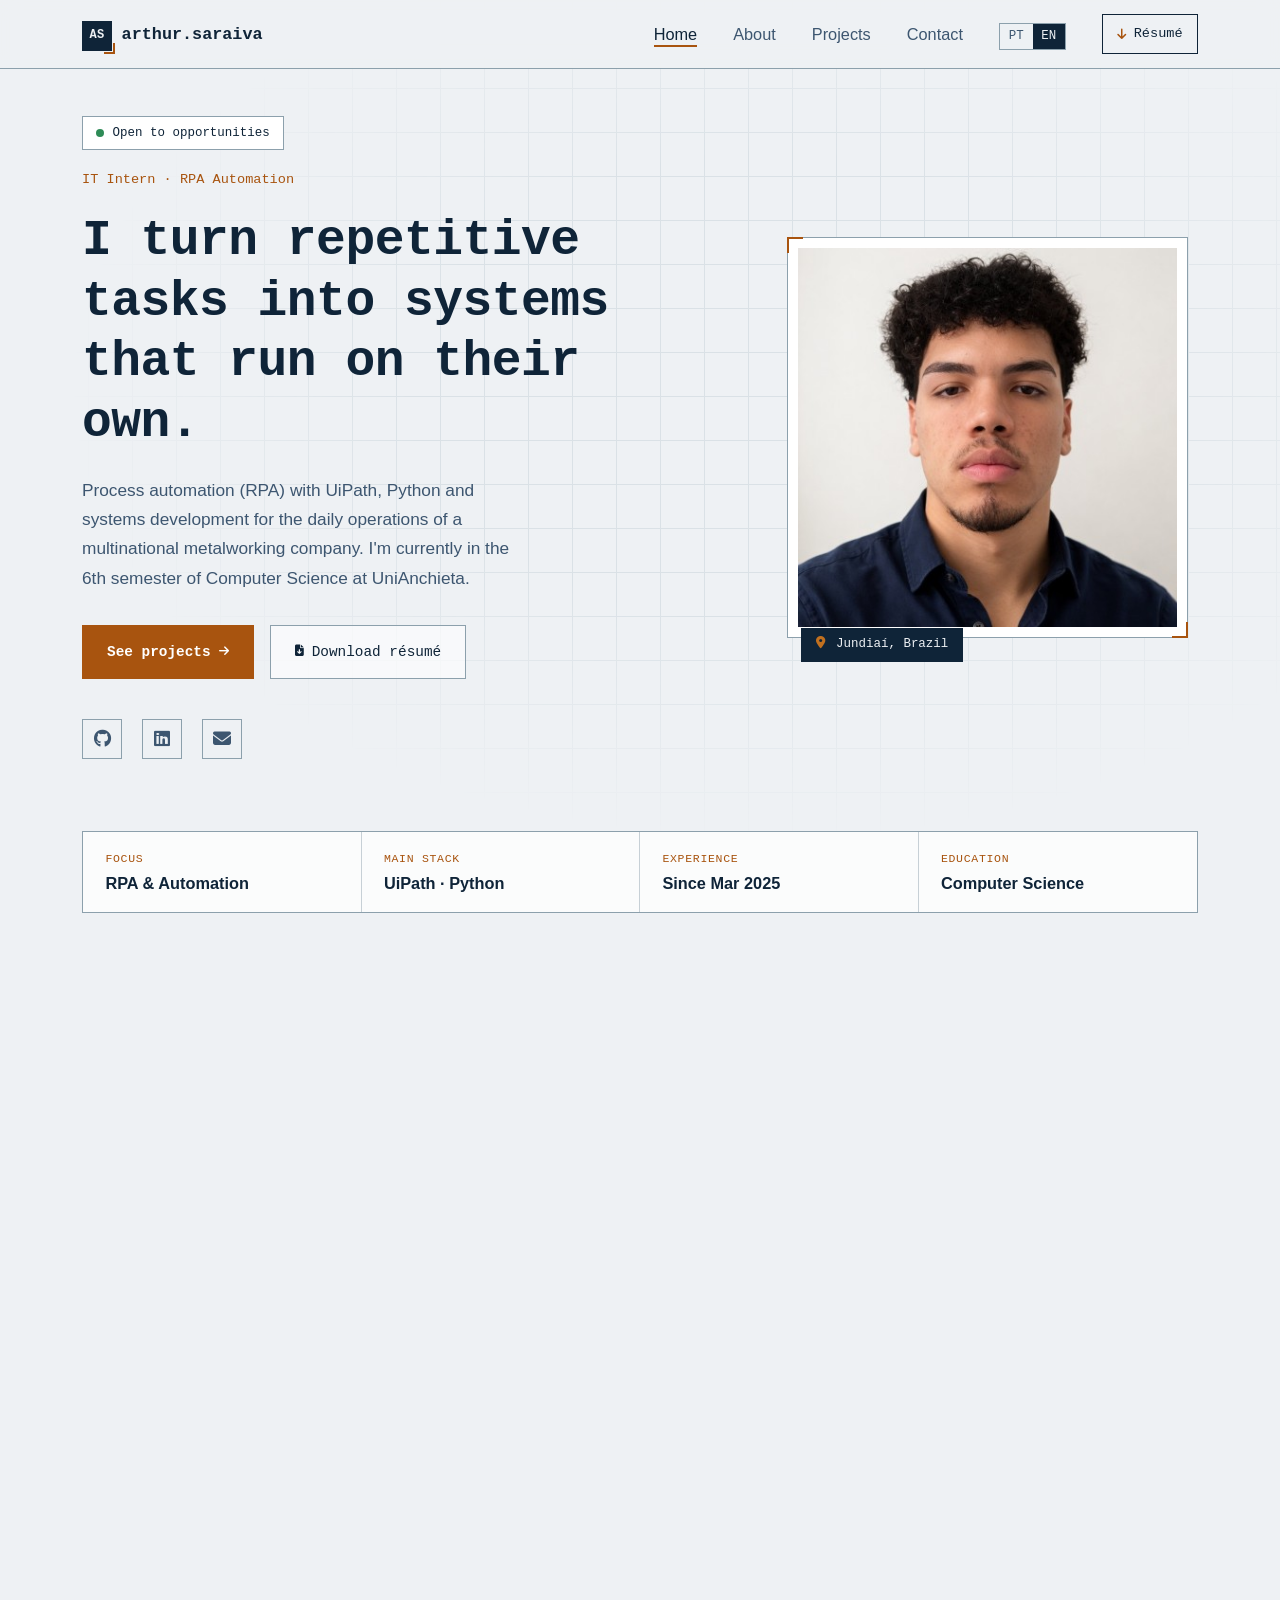
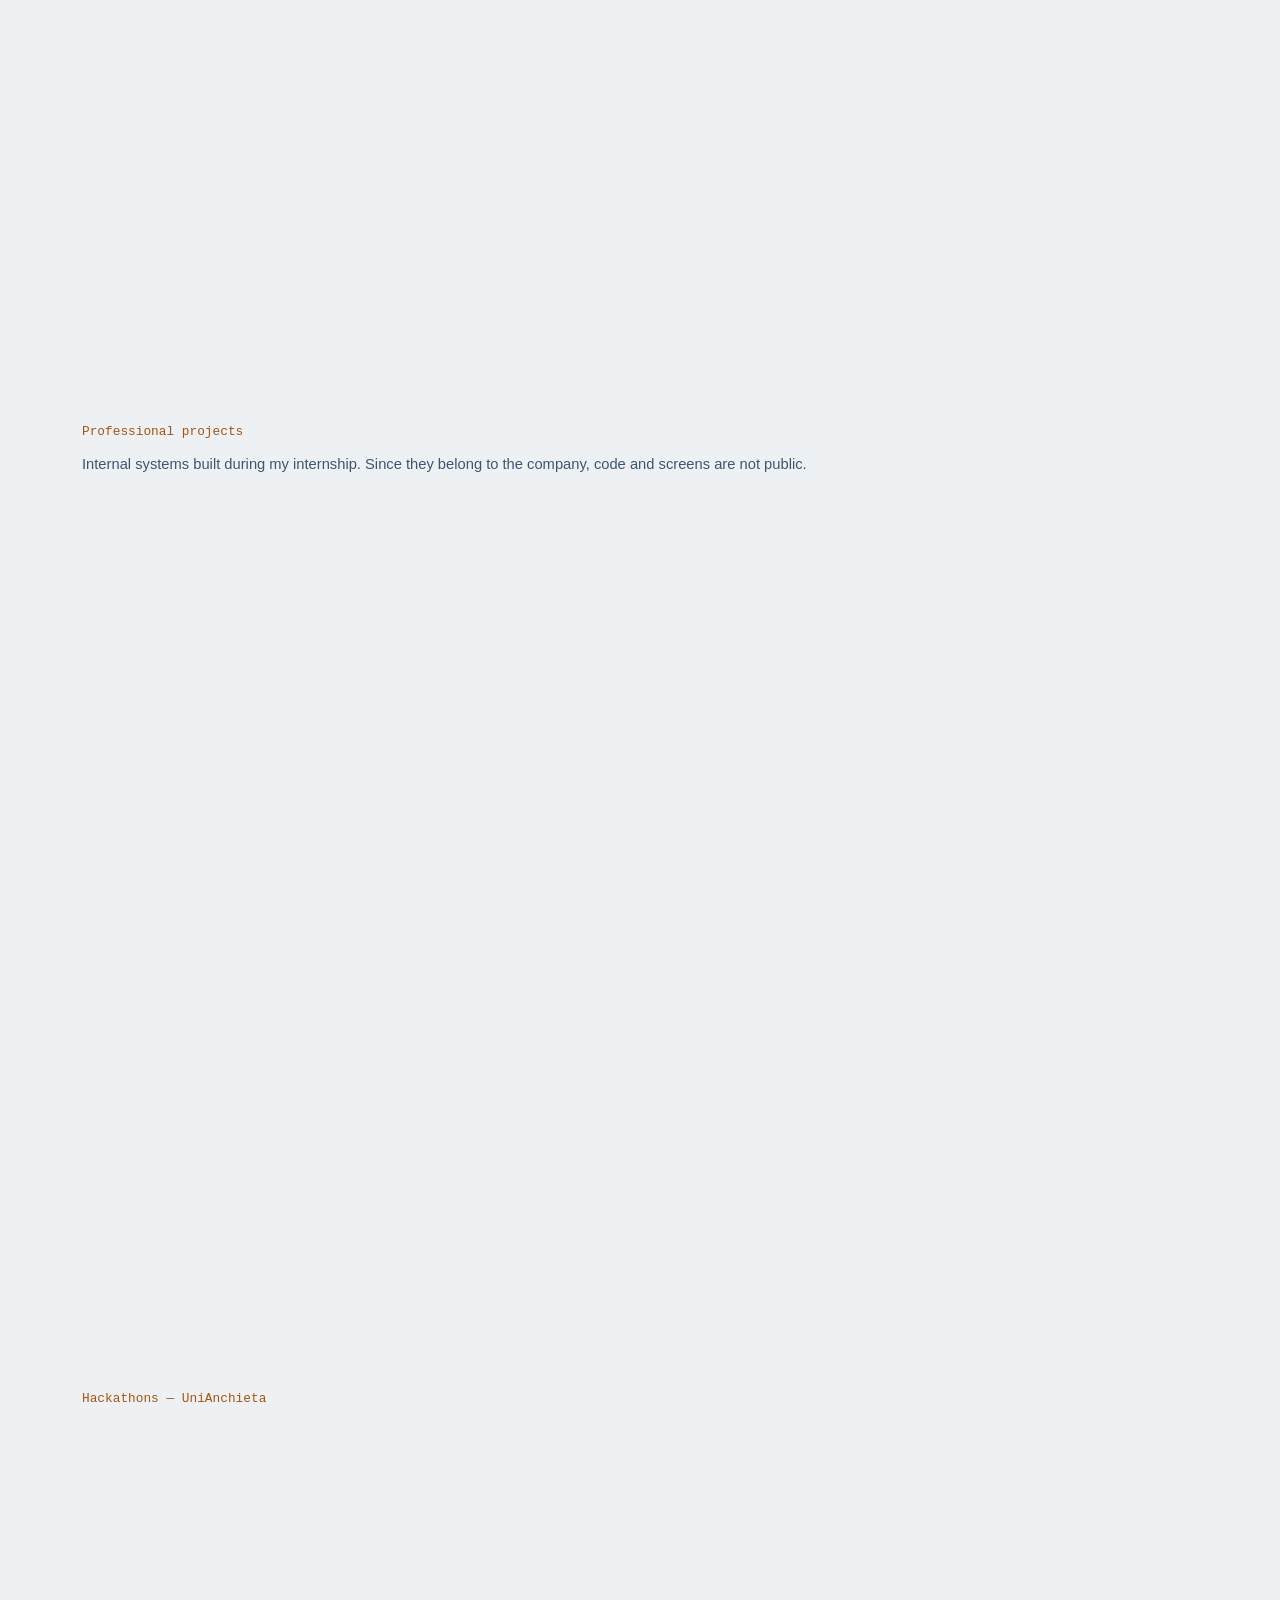
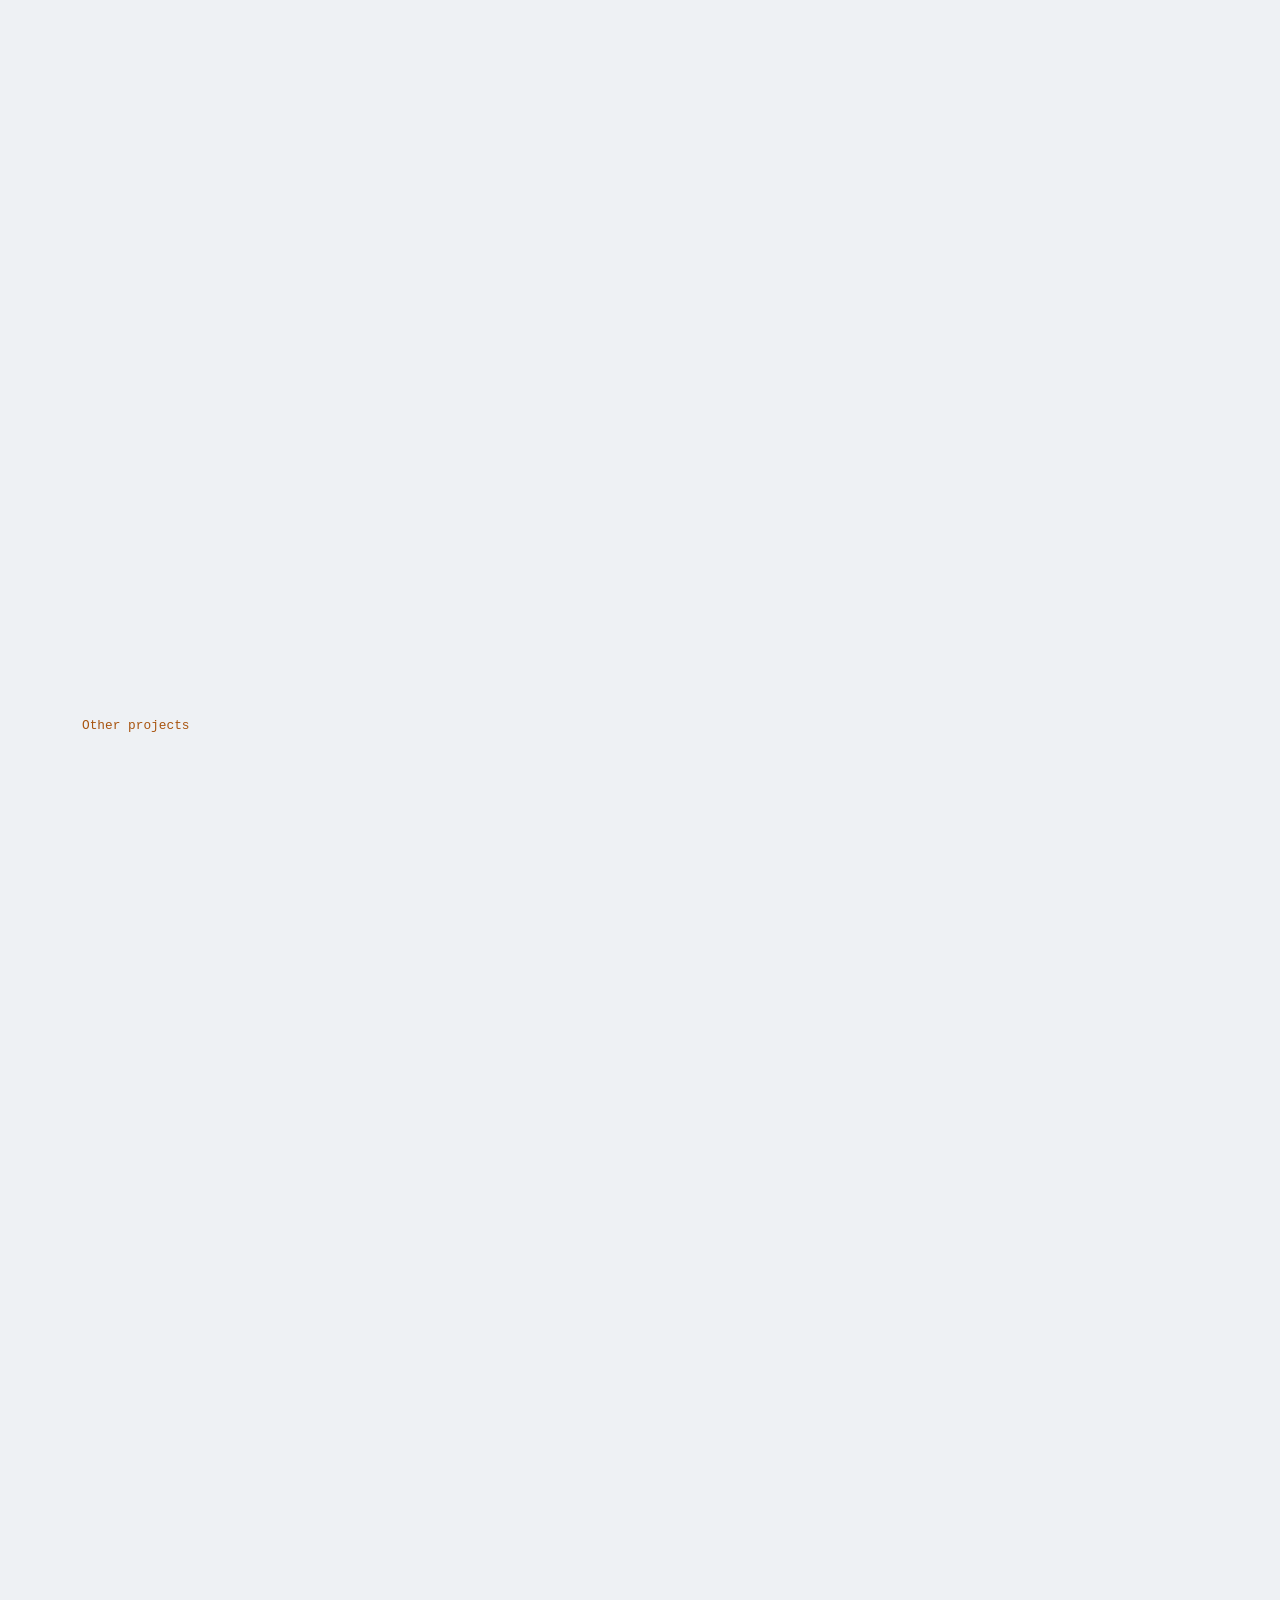
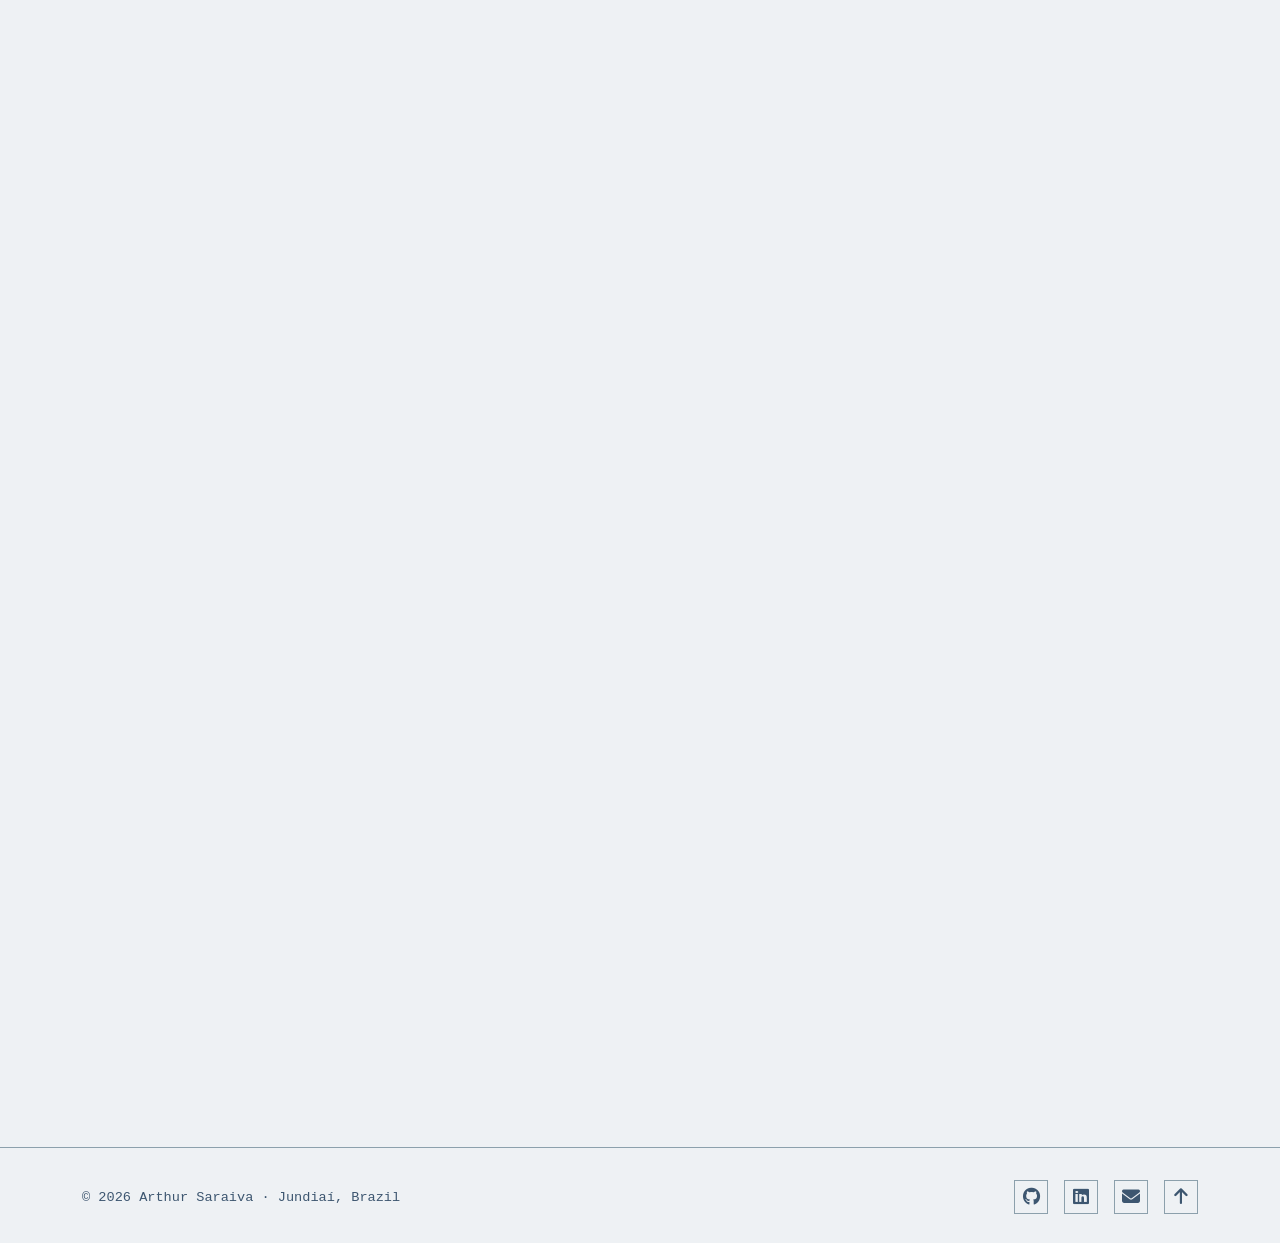
==== commit c9625b3d: "Adiciona links para o código no GitHub nos projetos" ====
--- a/en/index.html
+++ b/en/index.html
@@ -24,7 +24,7 @@
     <link rel="preconnect" href="https://fonts.gstatic.com" crossorigin>
     <link href="https://fonts.googleapis.com/css2?family=IBM+Plex+Mono:wght@400;500;600&family=IBM+Plex+Sans:wght@400;500;600;700&display=swap" rel="stylesheet">
     <link href="../vendor/fontawesome/css/all.min.css" rel="stylesheet">
-    <link href="../css/style.css?v=5" rel="stylesheet">
+    <link href="../css/style.css?v=7" rel="stylesheet">
 </head>
 <body>
     <a class="skip-link" href="#about">Skip to content</a>
@@ -159,6 +159,7 @@
                                 <span class="skill-tag">JSON / XML</span>
                                 <span class="skill-tag">Power BI</span>
                                 <span class="skill-tag">Git</span>
+                                <span class="skill-tag skill-learning">Databricks <em>learning</em></span>
                             </div>
                         </div>
                         <div class="skill-category">
@@ -312,7 +313,7 @@
                             </div>
                             <div class="course-card">
                                 <span class="course-name">Hardware, Networks, Laptops and Mobile Devices</span>
-                                <span class="course-org">Microlins · Jun 2021</span>
+                                <span class="course-org">Microlins · 2020</span>
                             </div>
                         </div>
                     </details>
@@ -459,6 +460,7 @@
                                 <span class="tag">Python</span>
                                 <span class="tag">Machine Learning</span>
                             </div>
+                            <a class="project-link" href="https://github.com/arthsz-ti/Python-IA-Previsoes-Estrategicas" target="_blank" rel="noopener"><i class="fab fa-github" aria-hidden="true"></i> View code <i class="fas fa-arrow-up-right-from-square" aria-hidden="true"></i></a>
                         </div>
                     </article>
 
@@ -473,6 +475,7 @@
                                 <span class="tag">Python</span>
                                 <span class="tag">Pandas</span>
                             </div>
+                            <a class="project-link" href="https://github.com/arthsz-ti/Analise-de-Churn-de-Clientes-com-Python" target="_blank" rel="noopener"><i class="fab fa-github" aria-hidden="true"></i> View code <i class="fas fa-arrow-up-right-from-square" aria-hidden="true"></i></a>
                         </div>
                     </article>
 
@@ -487,6 +490,7 @@
                                 <span class="tag">Python</span>
                                 <span class="tag">Selenium</span>
                             </div>
+                            <a class="project-link" href="https://github.com/arthsz-ti/Web-Scraping-de-Criptomoedas-com-Selenium" target="_blank" rel="noopener"><i class="fab fa-github" aria-hidden="true"></i> View code <i class="fas fa-arrow-up-right-from-square" aria-hidden="true"></i></a>
                         </div>
                     </article>
 
@@ -501,6 +505,7 @@
                                 <span class="tag">Python</span>
                                 <span class="tag">Web Scraping</span>
                             </div>
+                            <a class="project-link" href="https://github.com/arthsz-ti/Extracao-de-Dados-Web-Automatica" target="_blank" rel="noopener"><i class="fab fa-github" aria-hidden="true"></i> View code <i class="fas fa-arrow-up-right-from-square" aria-hidden="true"></i></a>
                         </div>
                     </article>
 
@@ -516,6 +521,7 @@
                                 <span class="tag">PyAutoGUI</span>
                                 <span class="tag">RPA</span>
                             </div>
+                            <a class="project-link" href="https://github.com/arthsz-ti/Bot-de-Cadastro-de-Produtos-com-PyAutoGUI" target="_blank" rel="noopener"><i class="fab fa-github" aria-hidden="true"></i> View code <i class="fas fa-arrow-up-right-from-square" aria-hidden="true"></i></a>
                         </div>
                     </article>
 
--- a/css/style.css
+++ b/css/style.css
@@ -641,6 +641,23 @@
 .project-card:hover .project-image img { transform: scale(1.04); }
 .project-content { display: flex; flex-direction: column; flex: 1; }
 .project-content .project-tags { margin-top: auto; }
+.project-link {
+    display: inline-flex;
+    align-items: center;
+    gap: 0.45rem;
+    align-self: flex-start;
+    margin-top: 1rem;
+    font-family: var(--mono);
+    font-size: 0.82rem;
+    font-weight: 500;
+    color: var(--ink);
+    text-decoration: none;
+    border-bottom: 1px solid var(--accent);
+    padding-bottom: 2px;
+    transition: color 0.2s ease;
+}
+.project-link .fa-arrow-up-right-from-square { font-size: 0.65rem; color: var(--accent); }
+.project-link:hover { color: var(--accent); }
 .project-icon {
     width: 36px;
     height: 36px;
@@ -1019,6 +1036,13 @@
 .languages .lang-level { font-family: var(--mono); font-size: 0.78rem; color: var(--ink-dim); }
 
 .skill-tag { transition: border-color 0.2s ease, color 0.2s ease, background 0.2s ease; }
+.skill-learning { border-style: dashed; }
+.skill-learning em {
+    font-style: normal;
+    font-size: 0.72rem;
+    color: var(--accent);
+    margin-left: 0.3rem;
+}
 .skill-tag:hover { border-color: var(--accent); color: var(--accent); background: #fff; }
 
 .course-card { transition: transform 0.2s ease, box-shadow 0.2s ease; }
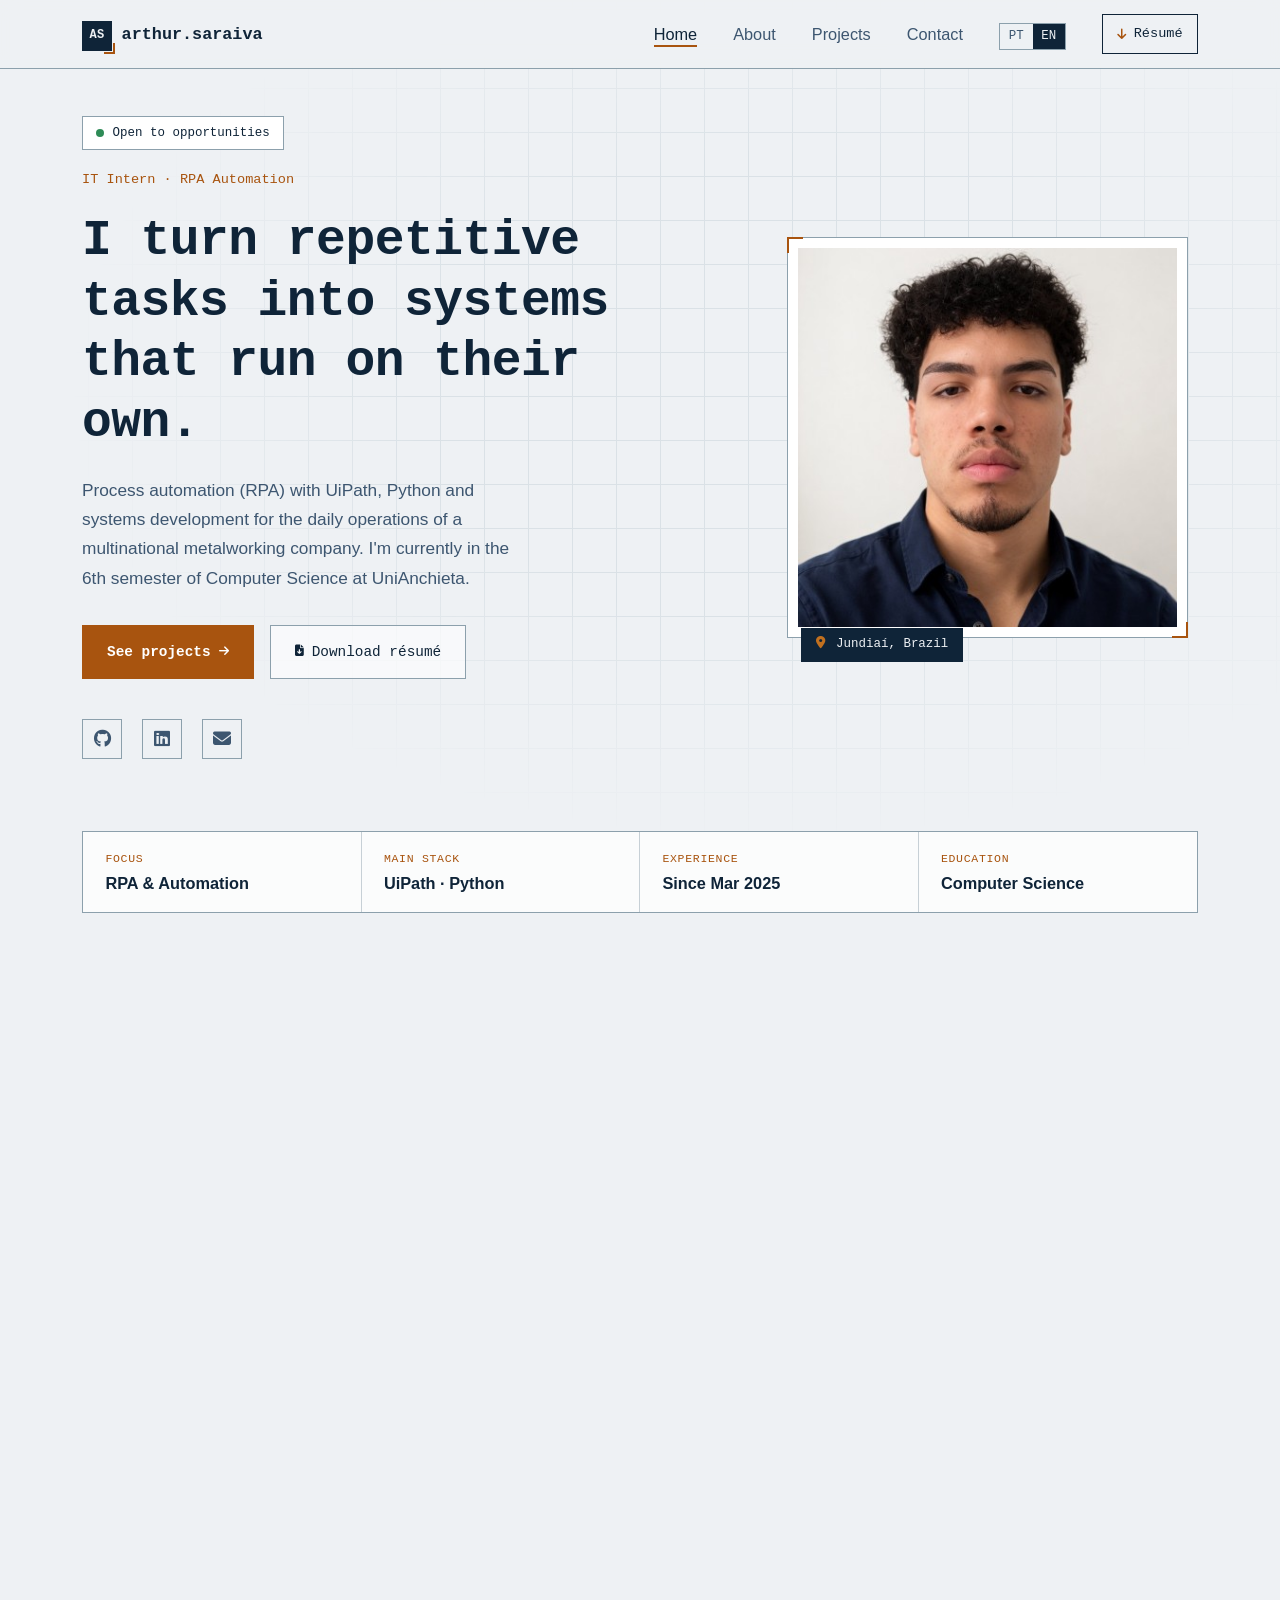
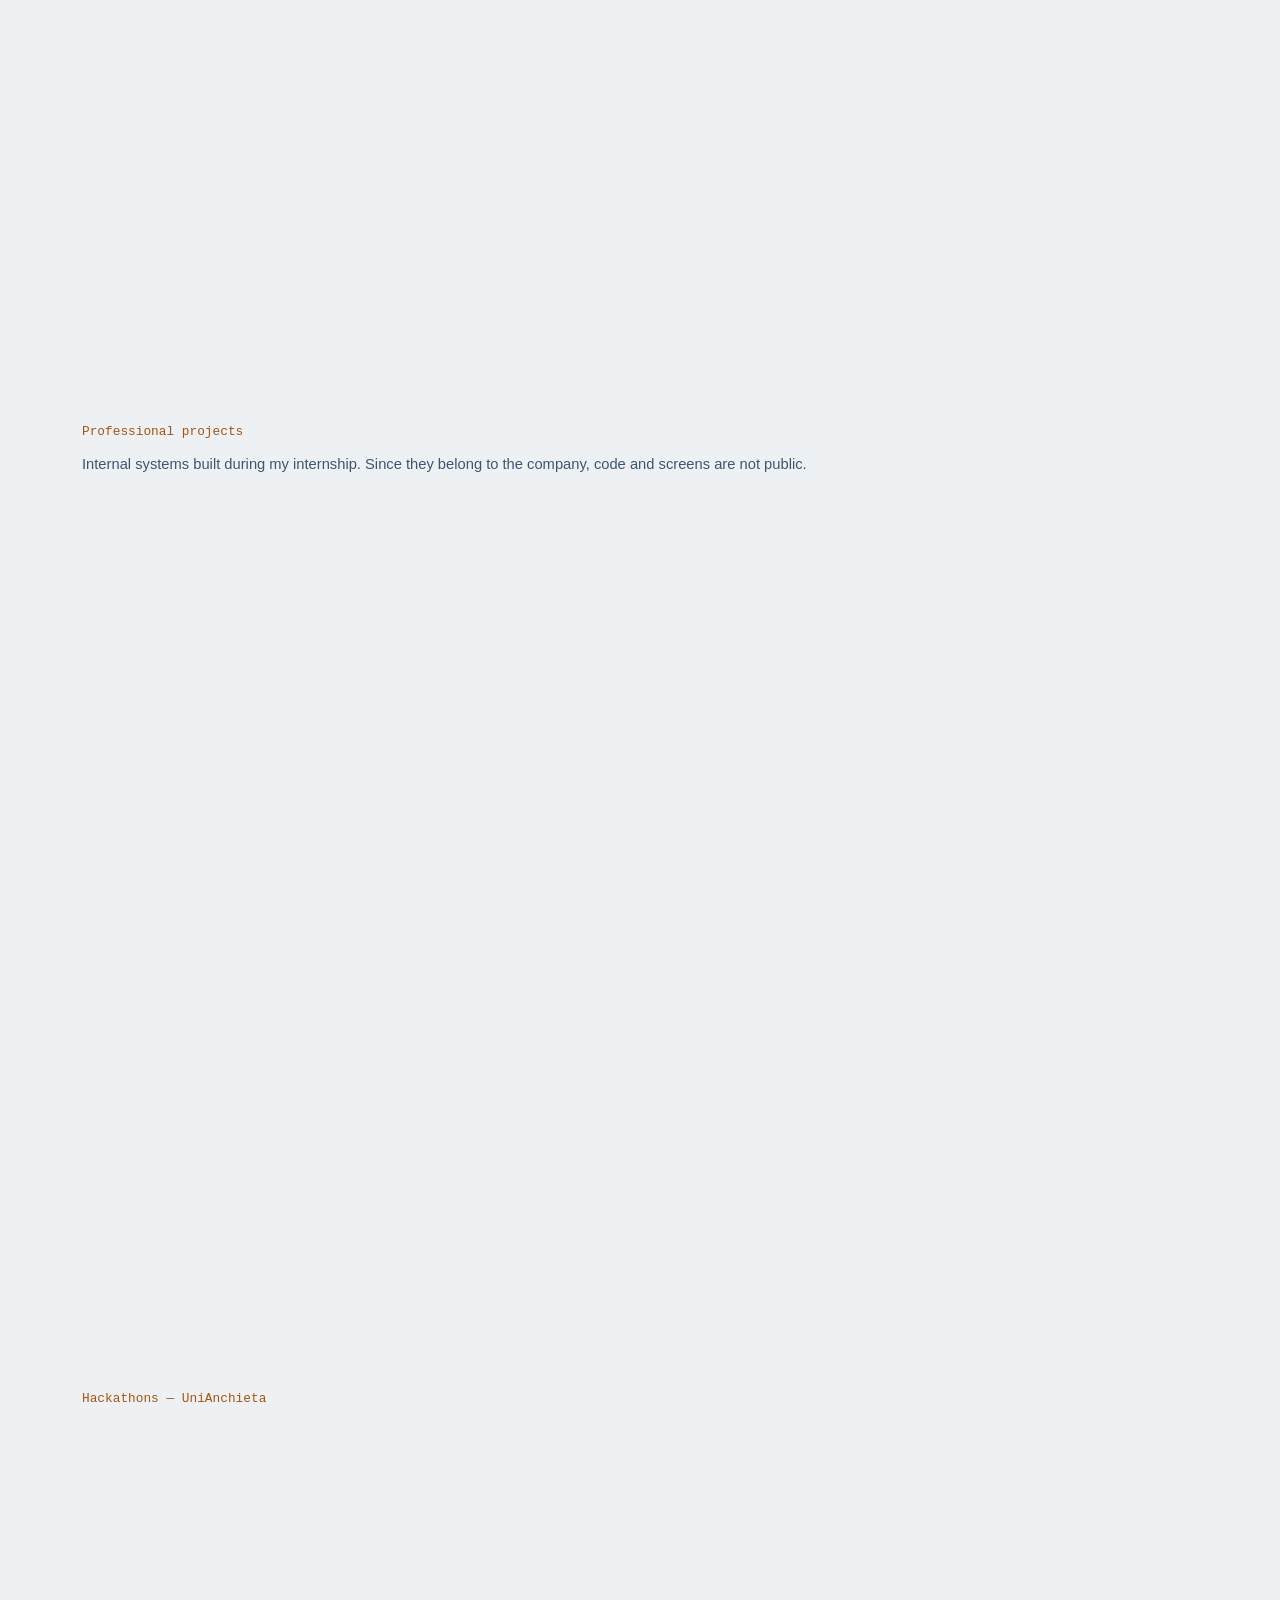
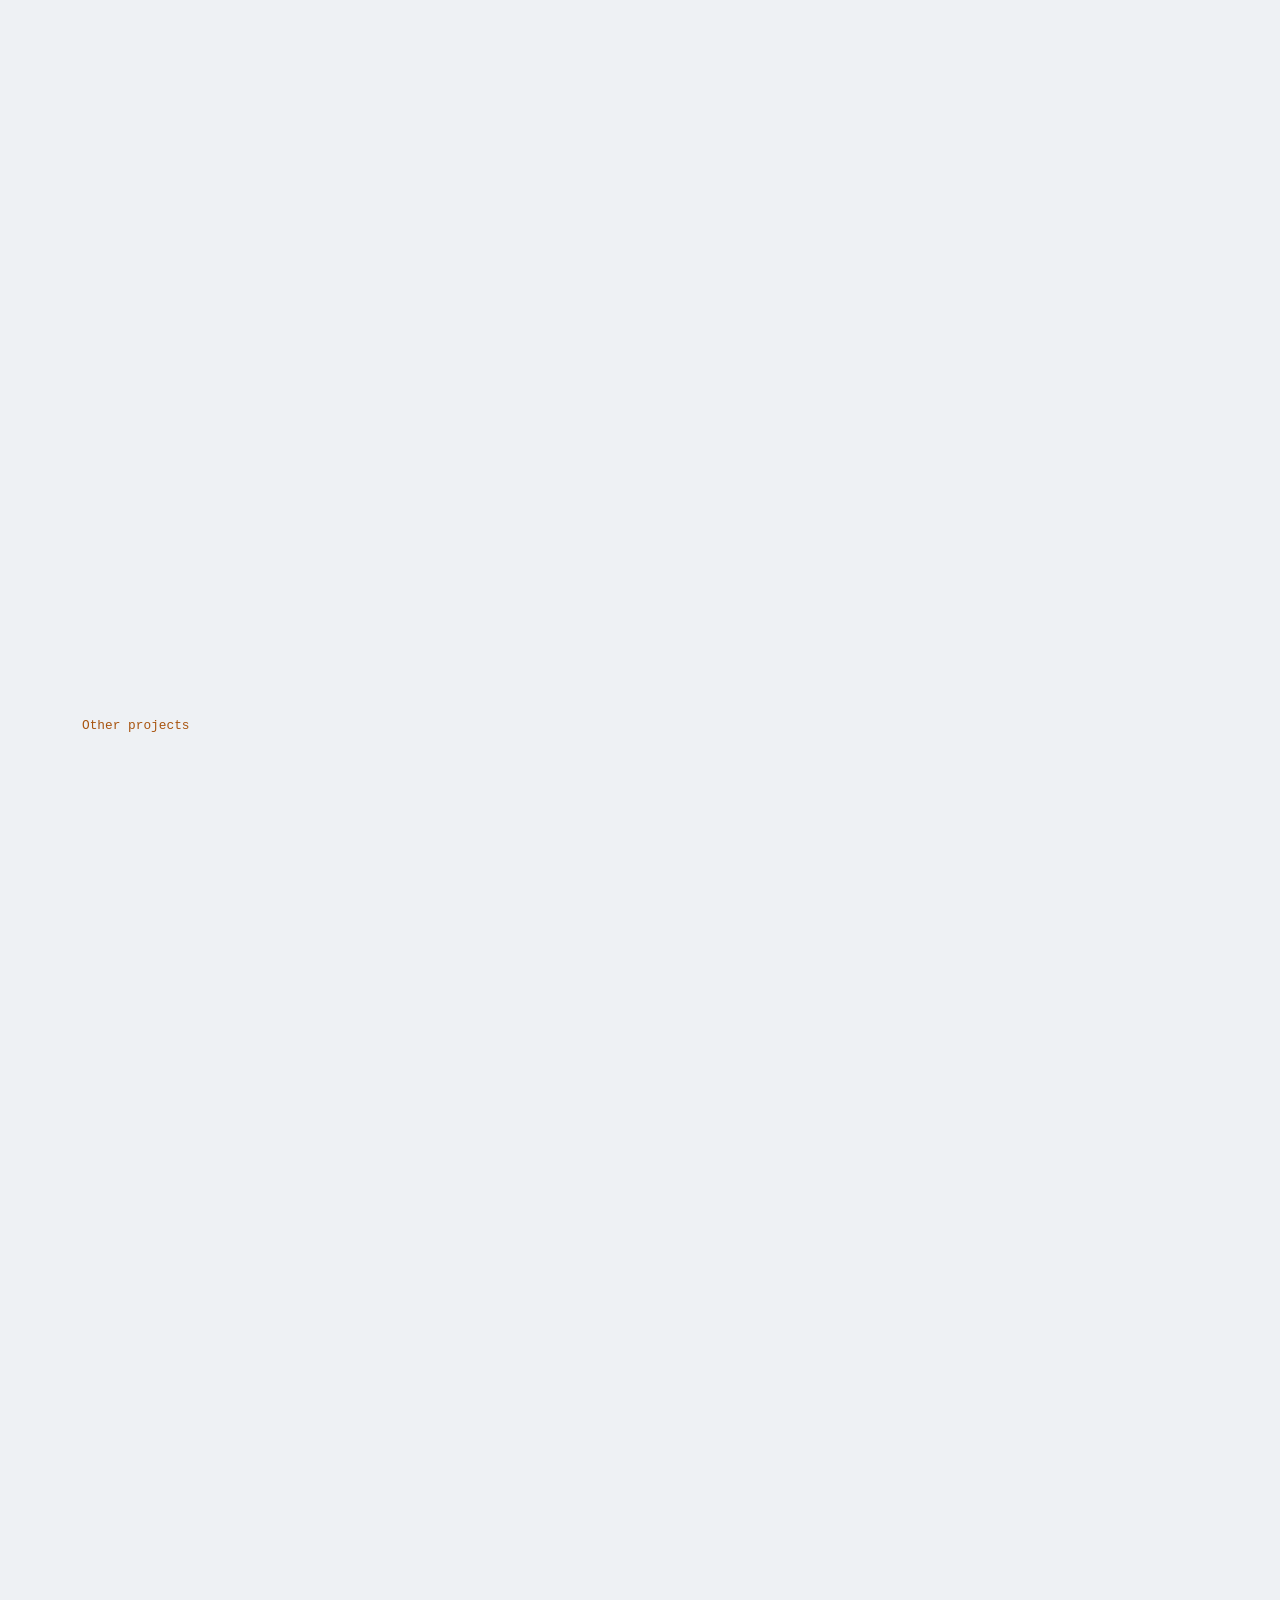
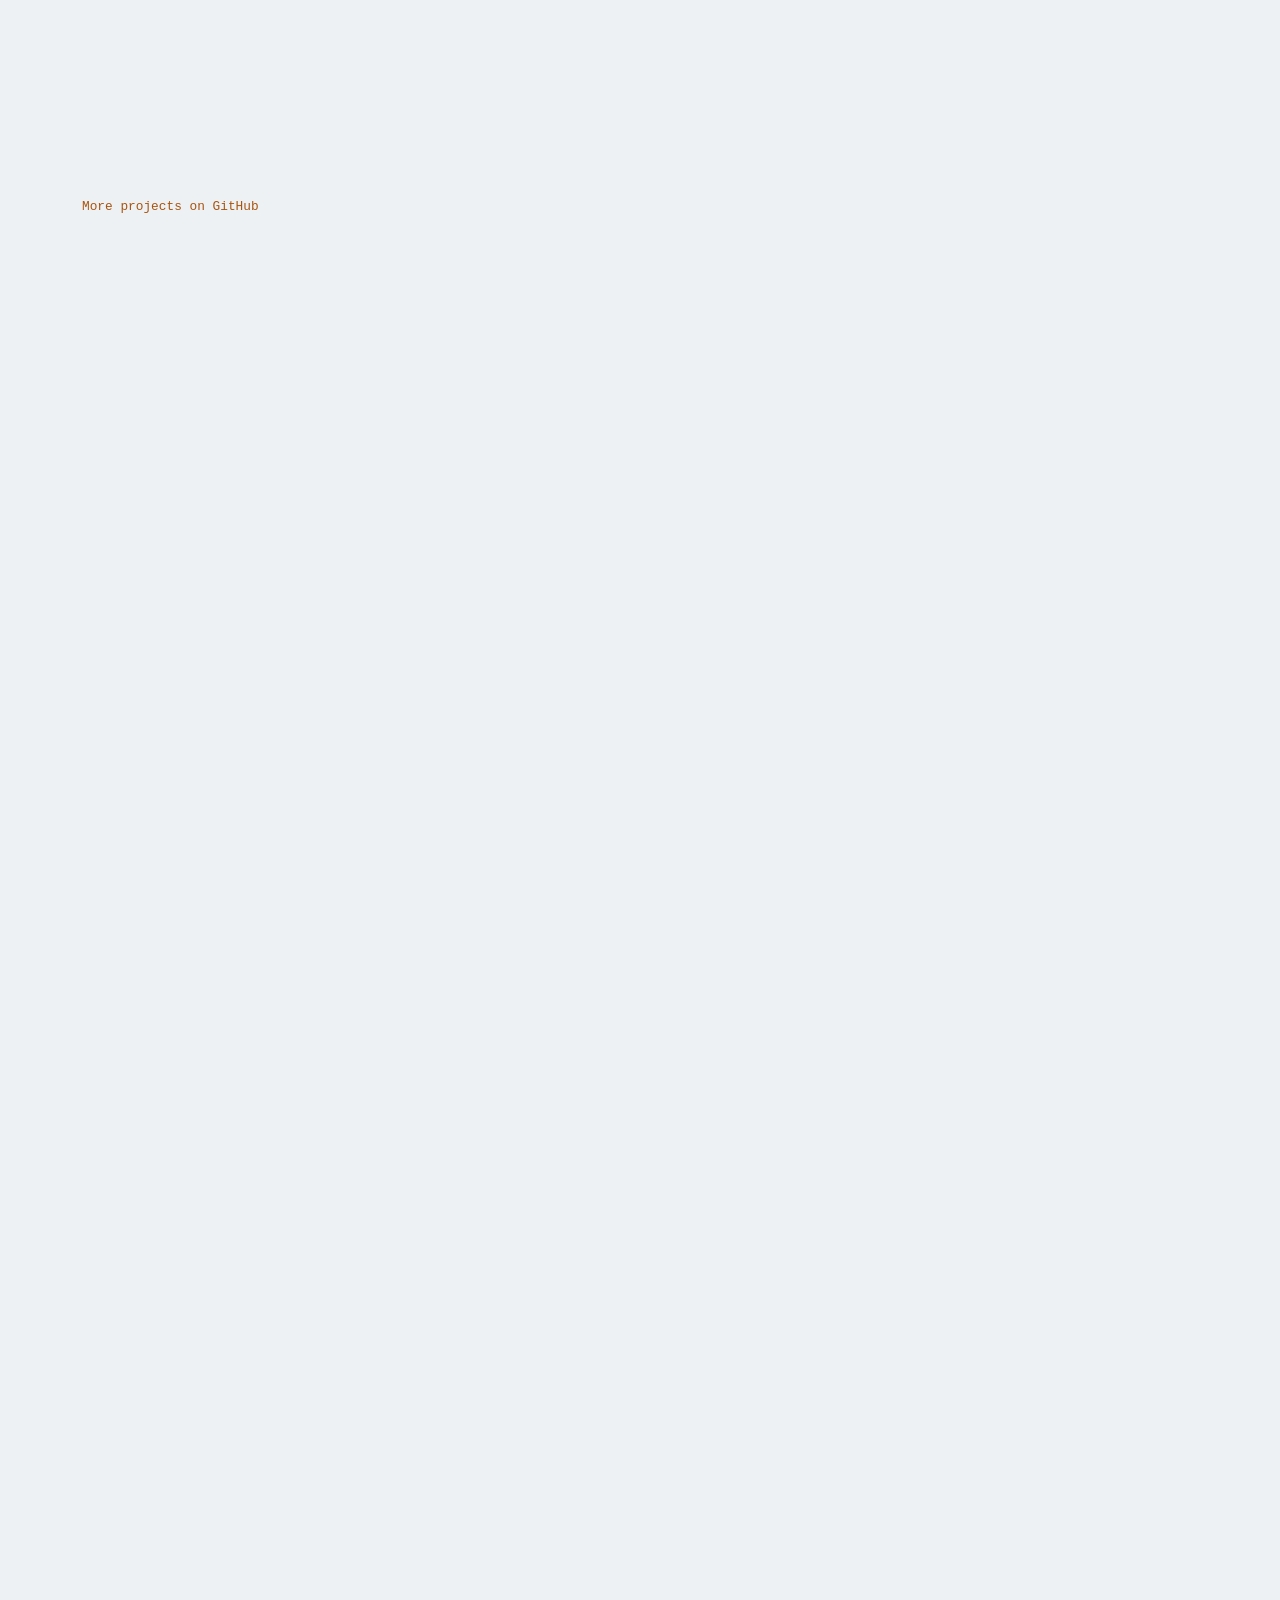
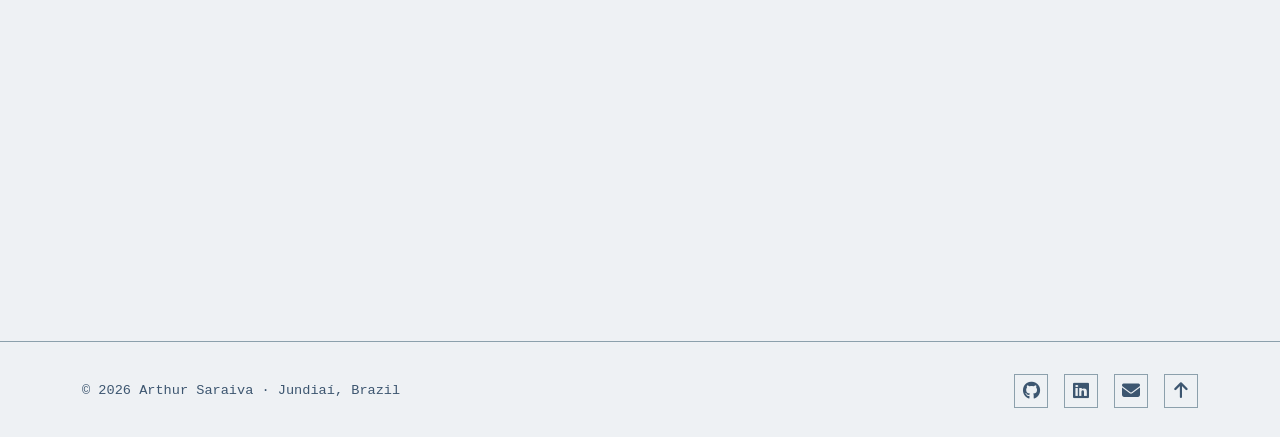
==== commit e5a15a82: "Adiciona bloco "Mais projetos no GitHub" com 5 repositórios" ====
--- a/en/index.html
+++ b/en/index.html
@@ -24,7 +24,7 @@
     <link rel="preconnect" href="https://fonts.gstatic.com" crossorigin>
     <link href="https://fonts.googleapis.com/css2?family=IBM+Plex+Mono:wght@400;500;600&family=IBM+Plex+Sans:wght@400;500;600;700&display=swap" rel="stylesheet">
     <link href="../vendor/fontawesome/css/all.min.css" rel="stylesheet">
-    <link href="../css/style.css?v=7" rel="stylesheet">
+    <link href="../css/style.css?v=8" rel="stylesheet">
 </head>
 <body>
     <a class="skip-link" href="#about">Skip to content</a>
@@ -537,6 +537,66 @@
                                 <span class="tag">RPA</span>
                             </div>
                         </div>
+                    </article>
+                </div>
+
+                <span class="featured-tag repo-heading">More projects on GitHub</span>
+                <div class="repo-grid">
+                    <article class="repo-card reveal">
+                        <span class="repo-icon"><i class="fas fa-id-card" aria-hidden="true"></i></span>
+                        <h3>Automated CPF Lookup</h3>
+                        <p>Bot that looks up taxpayer IDs (CPF) in bulk on a website and records the results in an Excel sheet.</p>
+                        <div class="project-tags">
+                            <span class="tag">Python</span>
+                            <span class="tag">Selenium</span>
+                            <span class="tag">OpenPyXL</span>
+                            <span class="tag">RPA</span>
+                        </div>
+                        <a class="project-link" href="https://github.com/arthsz-ti/ConsultaCPF-Automacao" target="_blank" rel="noopener"><i class="fab fa-github" aria-hidden="true"></i> View code <i class="fas fa-arrow-up-right-from-square" aria-hidden="true"></i></a>
+                    </article>
+                    <article class="repo-card reveal">
+                        <span class="repo-icon"><i class="fas fa-globe" aria-hidden="true"></i></span>
+                        <h3>Web Automation with Selenium</h3>
+                        <p>Browser automation: page navigation, clicks and form filling.</p>
+                        <div class="project-tags">
+                            <span class="tag">Python</span>
+                            <span class="tag">Selenium</span>
+                            <span class="tag">RPA</span>
+                        </div>
+                        <a class="project-link" href="https://github.com/arthsz-ti/Automacao-Web-com-Selenium" target="_blank" rel="noopener"><i class="fab fa-github" aria-hidden="true"></i> View code <i class="fas fa-arrow-up-right-from-square" aria-hidden="true"></i></a>
+                    </article>
+                    <article class="repo-card reveal">
+                        <span class="repo-icon"><i class="fas fa-folder-tree" aria-hidden="true"></i></span>
+                        <h3>File Organizer by Type</h3>
+                        <p>Script that sorts files into folders by type (images, spreadsheets, PDFs, CSV).</p>
+                        <div class="project-tags">
+                            <span class="tag">Python</span>
+                            <span class="tag">Automation</span>
+                        </div>
+                        <a class="project-link" href="https://github.com/arthsz-ti/Gerenciador-de-Arquivos-por-Tipo" target="_blank" rel="noopener"><i class="fab fa-github" aria-hidden="true"></i> View code <i class="fas fa-arrow-up-right-from-square" aria-hidden="true"></i></a>
+                    </article>
+                    <article class="repo-card reveal">
+                        <span class="repo-icon"><i class="fas fa-utensils" aria-hidden="true"></i></span>
+                        <h3>NutriVision</h3>
+                        <p>AI nutrition analysis from a meal photo, estimating calories and macronutrients.</p>
+                        <div class="project-tags">
+                            <span class="tag">AI</span>
+                            <span class="tag">JavaScript</span>
+                            <span class="tag">Computer vision</span>
+                        </div>
+                        <a class="project-link" href="https://github.com/arthsz-ti/oficial-Nutri-Vison" target="_blank" rel="noopener"><i class="fab fa-github" aria-hidden="true"></i> View code <i class="fas fa-arrow-up-right-from-square" aria-hidden="true"></i></a>
+                    </article>
+                    <article class="repo-card reveal">
+                        <span class="repo-icon"><i class="fas fa-user-graduate" aria-hidden="true"></i></span>
+                        <h3>Student Management API</h3>
+                        <p>REST API for student registration and management, documented with Swagger.</p>
+                        <div class="project-tags">
+                            <span class="tag">TypeScript</span>
+                            <span class="tag">Node.js</span>
+                            <span class="tag">Express</span>
+                            <span class="tag">Swagger</span>
+                        </div>
+                        <a class="project-link" href="https://github.com/arthsz-ti/Gerenciador-de-alunos" target="_blank" rel="noopener"><i class="fab fa-github" aria-hidden="true"></i> View code <i class="fas fa-arrow-up-right-from-square" aria-hidden="true"></i></a>
                     </article>
                 </div>
             </div>
--- a/css/style.css
+++ b/css/style.css
@@ -895,6 +895,39 @@
 .pro-card ul li::before { content: "–"; position: absolute; left: 0; color: var(--accent); }
 .pro-card .project-tags { margin-top: auto; padding-top: 0.25rem; }
 
+/* ---------- Portfólio: mais projetos no GitHub ---------- */
+.repo-heading { margin-top: 4rem; }
+.repo-grid {
+    display: grid;
+    grid-template-columns: repeat(3, 1fr);
+    gap: 1.5rem;
+}
+.repo-card {
+    display: flex;
+    flex-direction: column;
+    gap: 0.7rem;
+    padding: 1.5rem;
+    background: #fff;
+    border: 1px solid var(--line-strong);
+    transition: transform 0.25s ease, box-shadow 0.25s ease, border-color 0.25s ease;
+}
+.repo-card:hover {
+    transform: translateY(-3px);
+    border-color: var(--accent);
+    box-shadow: 0 12px 26px rgba(15, 36, 56, 0.09);
+}
+.repo-icon {
+    width: 40px; height: 40px;
+    display: grid; place-items: center;
+    border: 1px solid var(--line-strong);
+    background: var(--paper);
+    color: var(--accent);
+}
+.repo-card h3 { font-family: var(--sans); font-weight: 700; font-size: 1rem; }
+.repo-card p { color: var(--ink-dim); font-size: 0.94rem; }
+.repo-card .project-tags { margin-top: auto; }
+.repo-card .project-link { margin-top: 0.4rem; }
+
 /* ---------- Cursos: ver todos ---------- */
 .courses-more { margin-top: 1rem; }
 .courses-more summary {
@@ -1081,6 +1114,7 @@
     .experience-education { grid-template-columns: 1fr; }
     .featured-grid { grid-template-columns: 1fr; }
     .pro-grid { grid-template-columns: 1fr; }
+    .repo-grid { grid-template-columns: repeat(2, 1fr); }
     .projects-grid { grid-template-columns: repeat(2, 1fr); }
     .contact-content { grid-template-columns: 1fr; }
     .courses-grid { grid-template-columns: repeat(2, 1fr); }
@@ -1121,5 +1155,6 @@
     section { padding: 4.5rem 0; }
     .projects-grid { grid-template-columns: 1fr; }
     .courses-grid { grid-template-columns: 1fr; }
+    .repo-grid { grid-template-columns: 1fr; }
     .container { padding: 0 1.25rem; }
 }
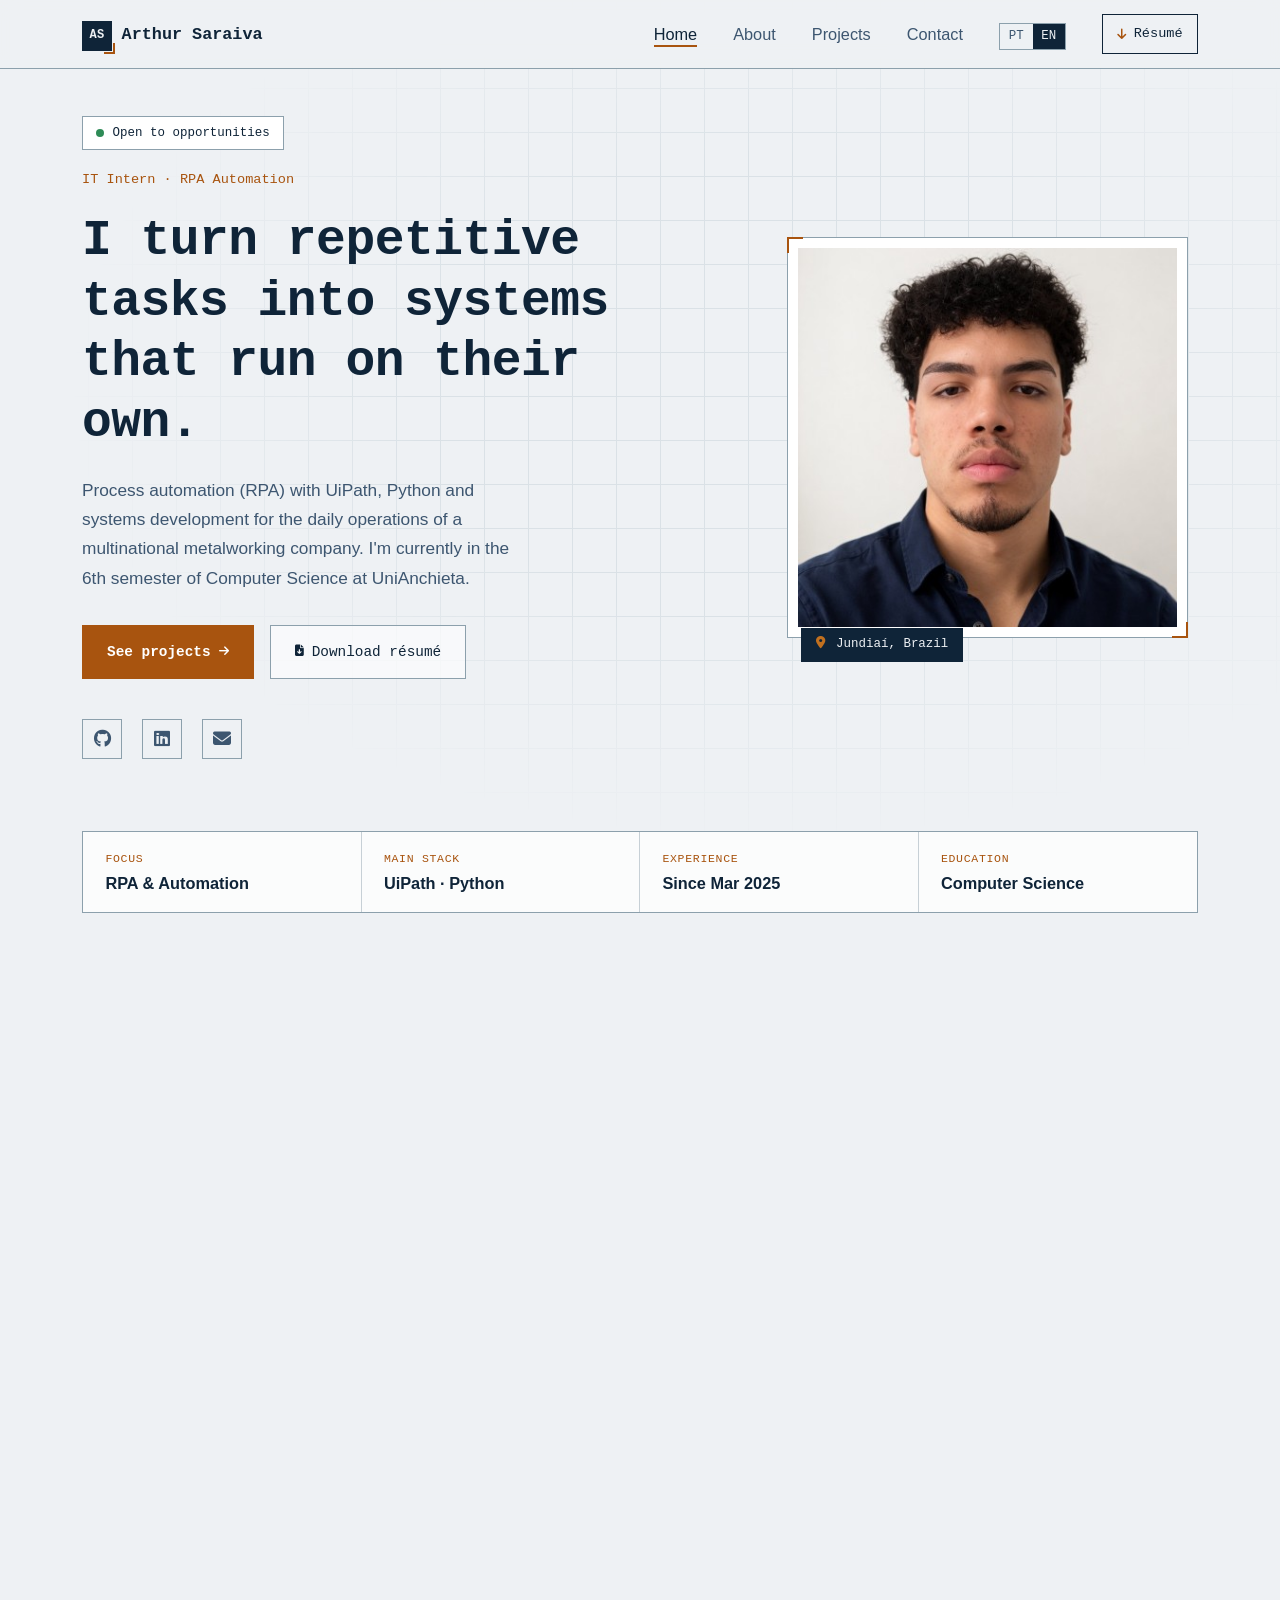
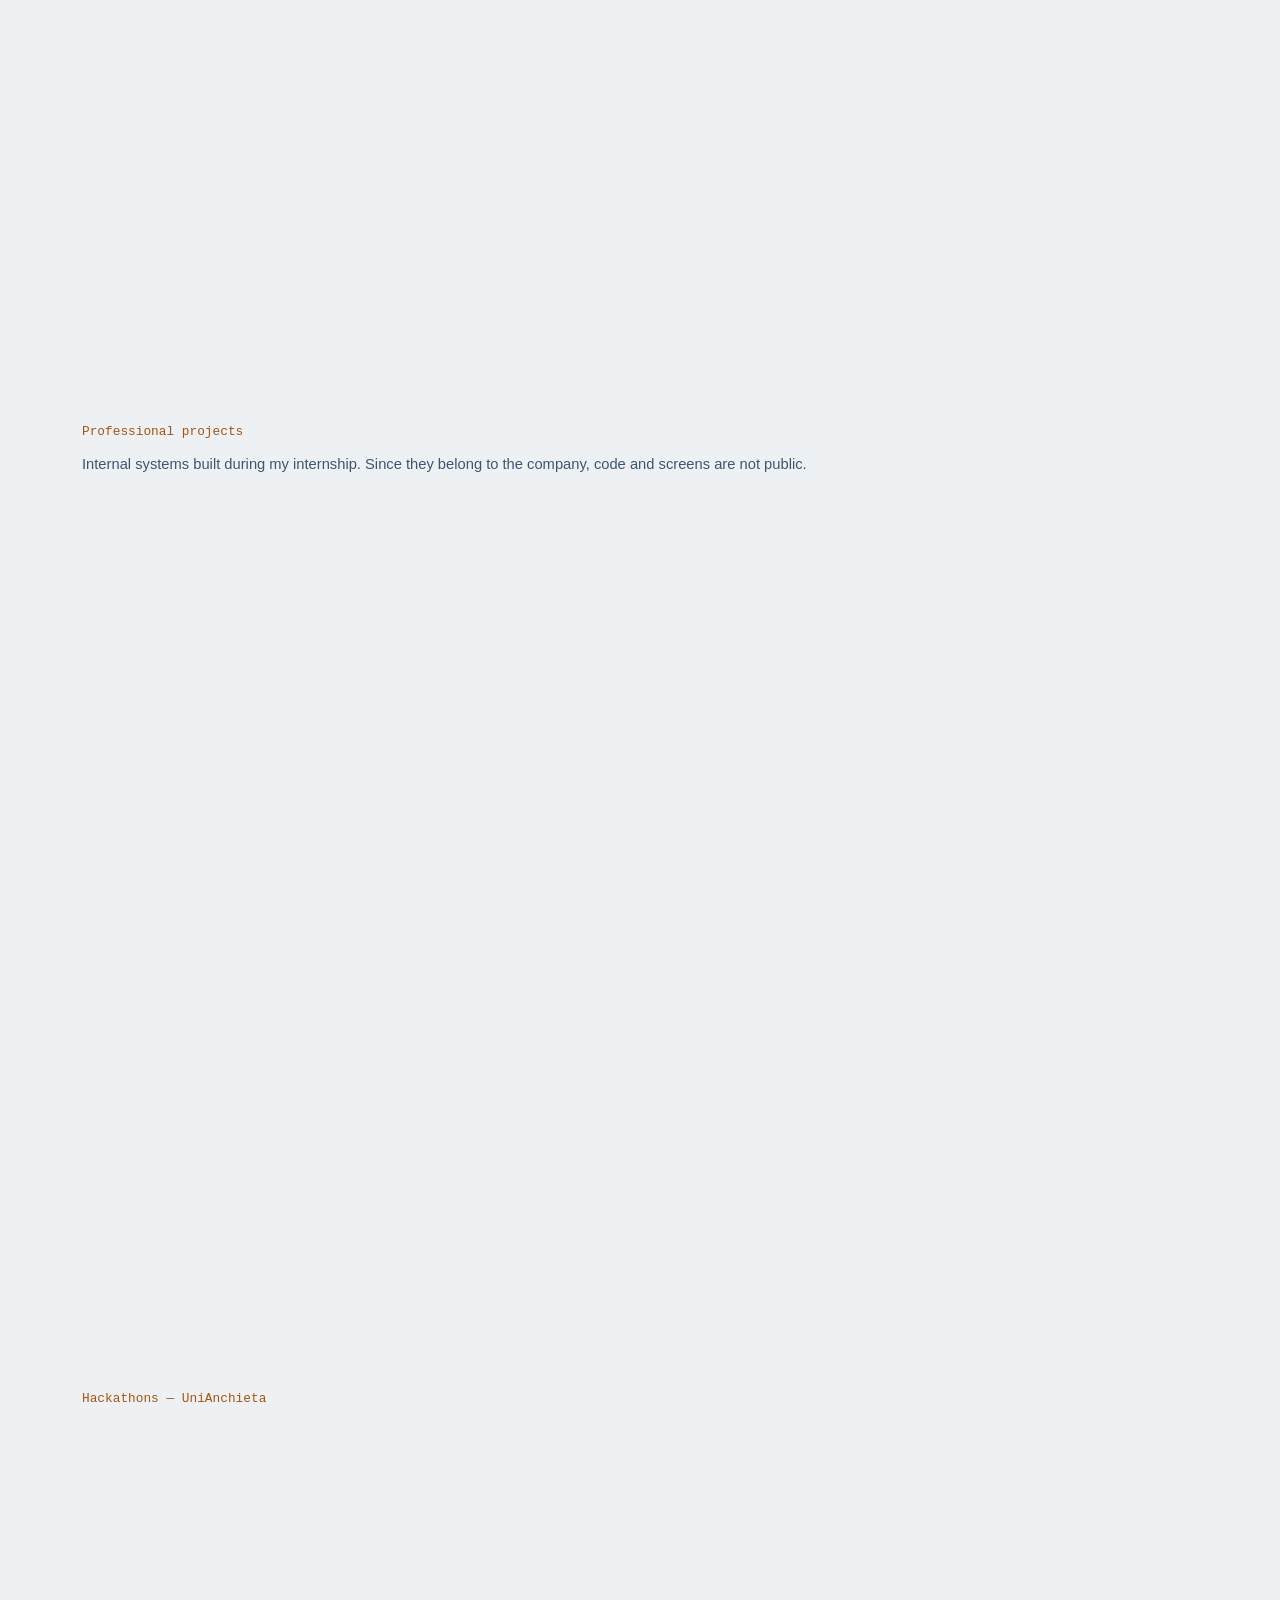
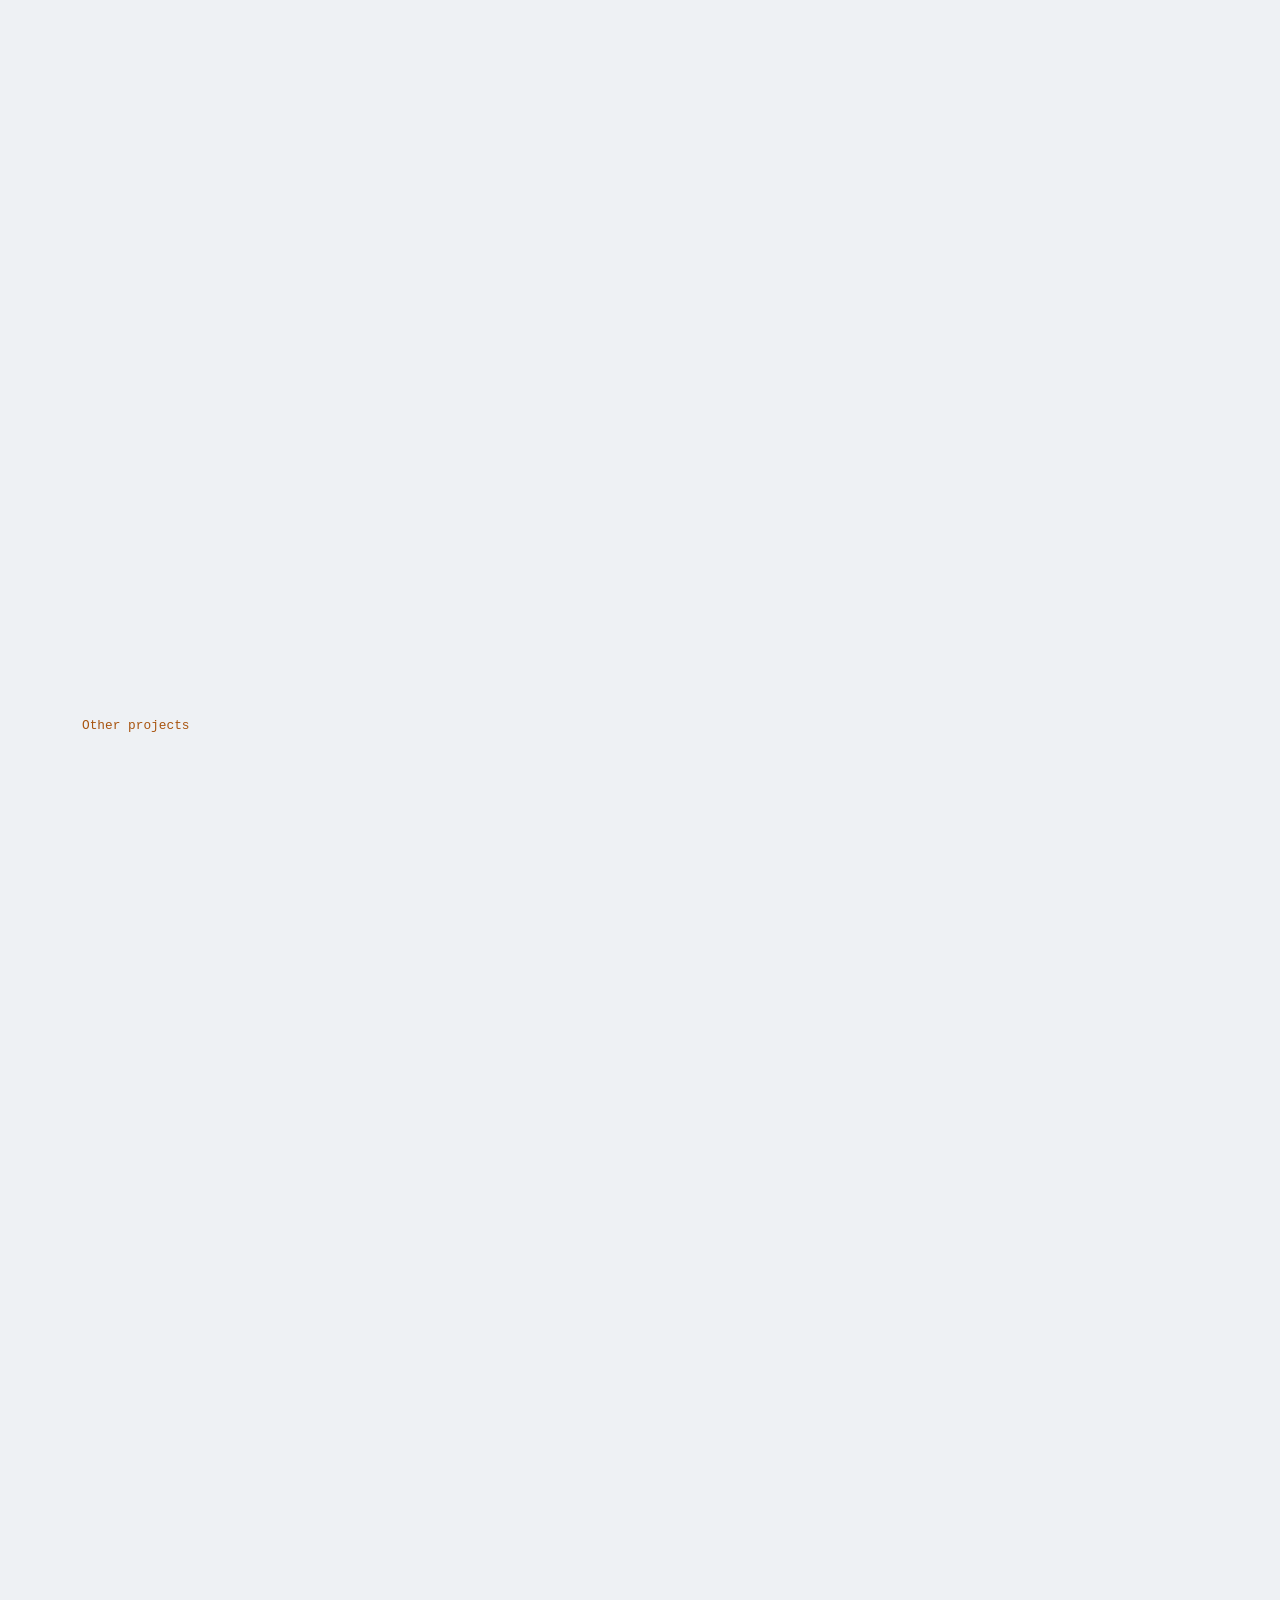
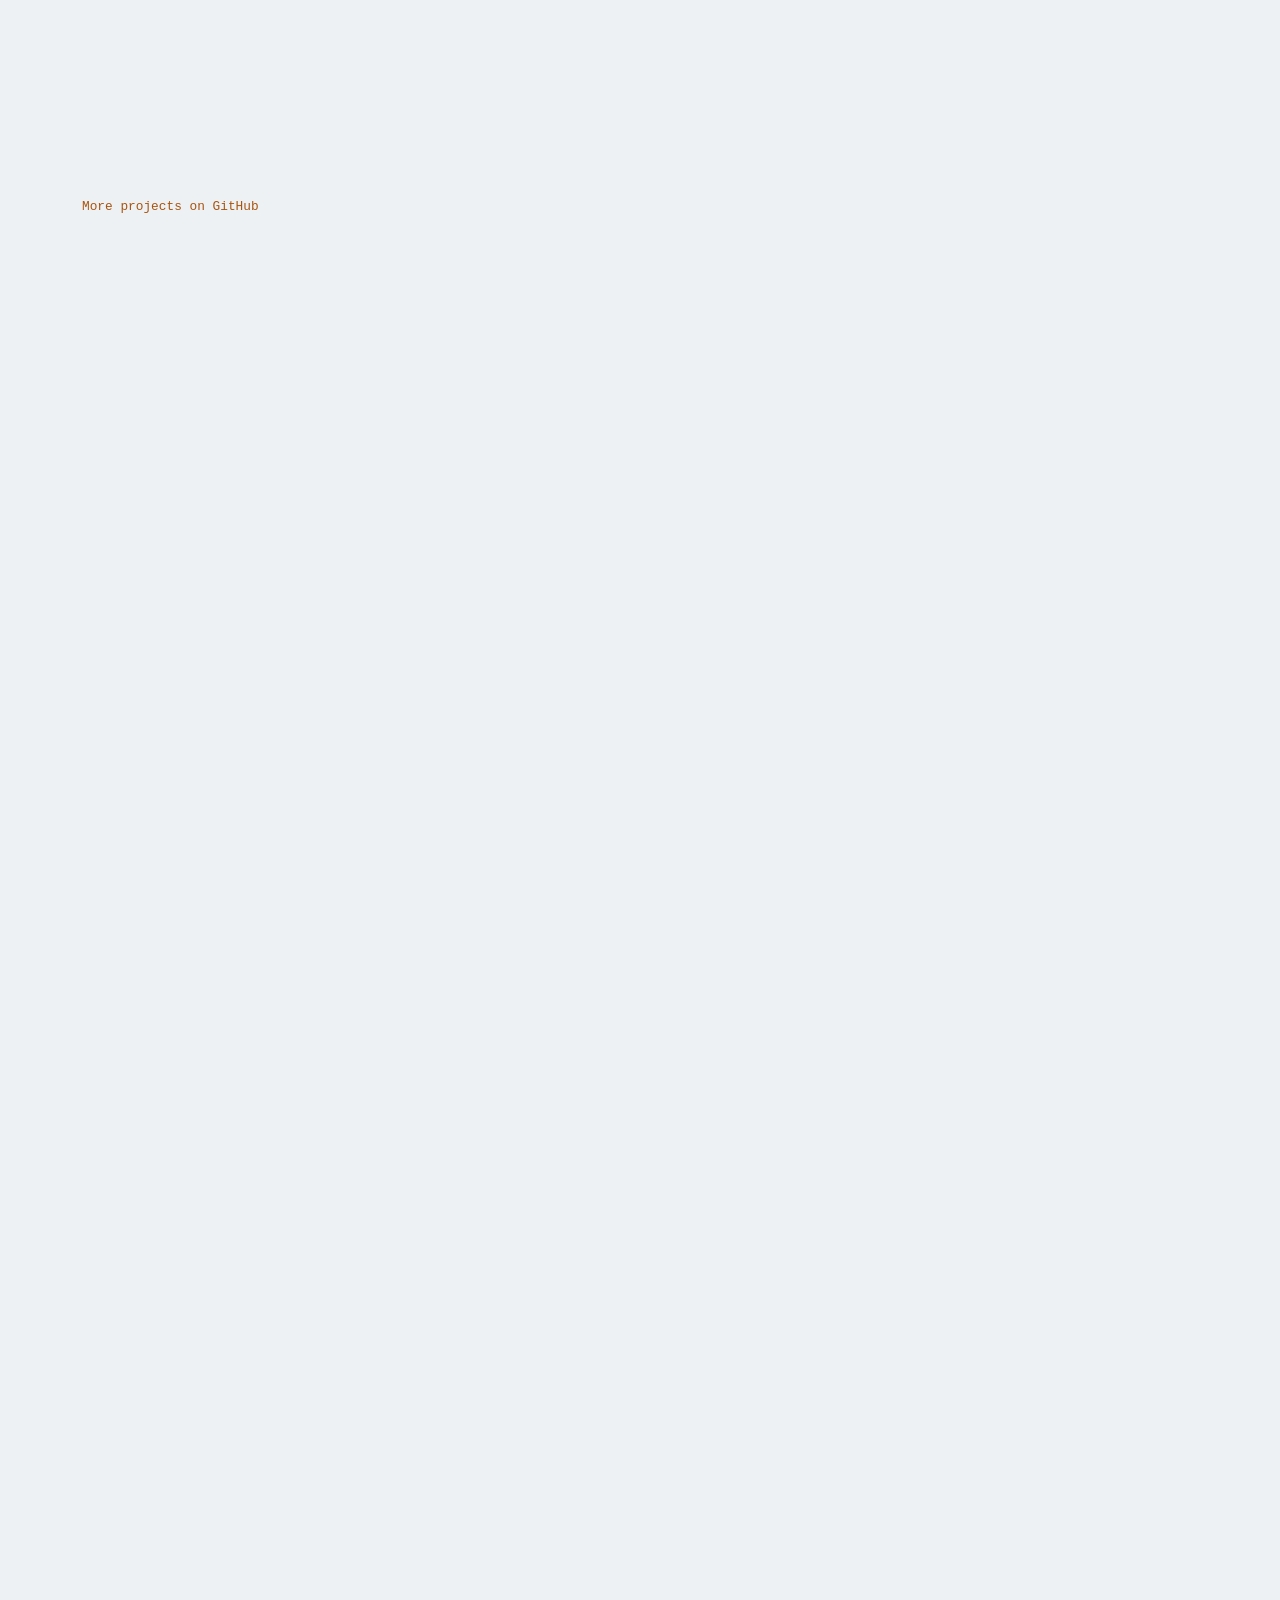
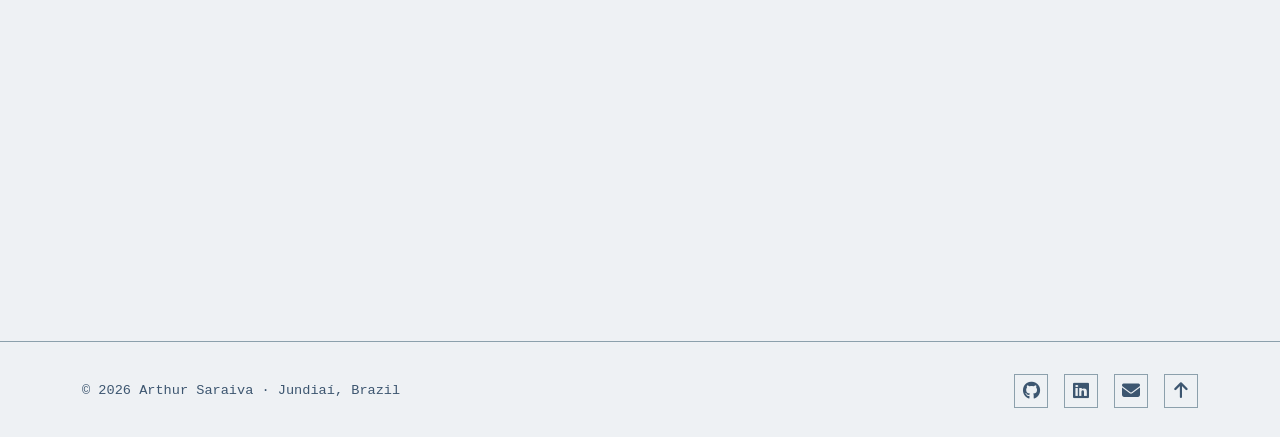
==== commit 095b3913: "Troca o logo de arthur.saraiva para Arthur Saraiva" ====
--- a/en/index.html
+++ b/en/index.html
@@ -33,7 +33,7 @@
         <nav class="navbar">
             <div class="nav-container">
                 <div class="nav-logo">
-                    <a href="#home"><span class="logo-mark">AS</span>arthur.saraiva</a>
+                    <a href="#home"><span class="logo-mark">AS</span>Arthur Saraiva</a>
                 </div>
                 <ul class="nav-menu">
                     <li class="nav-item"><a href="#home" class="nav-link">Home</a></li>
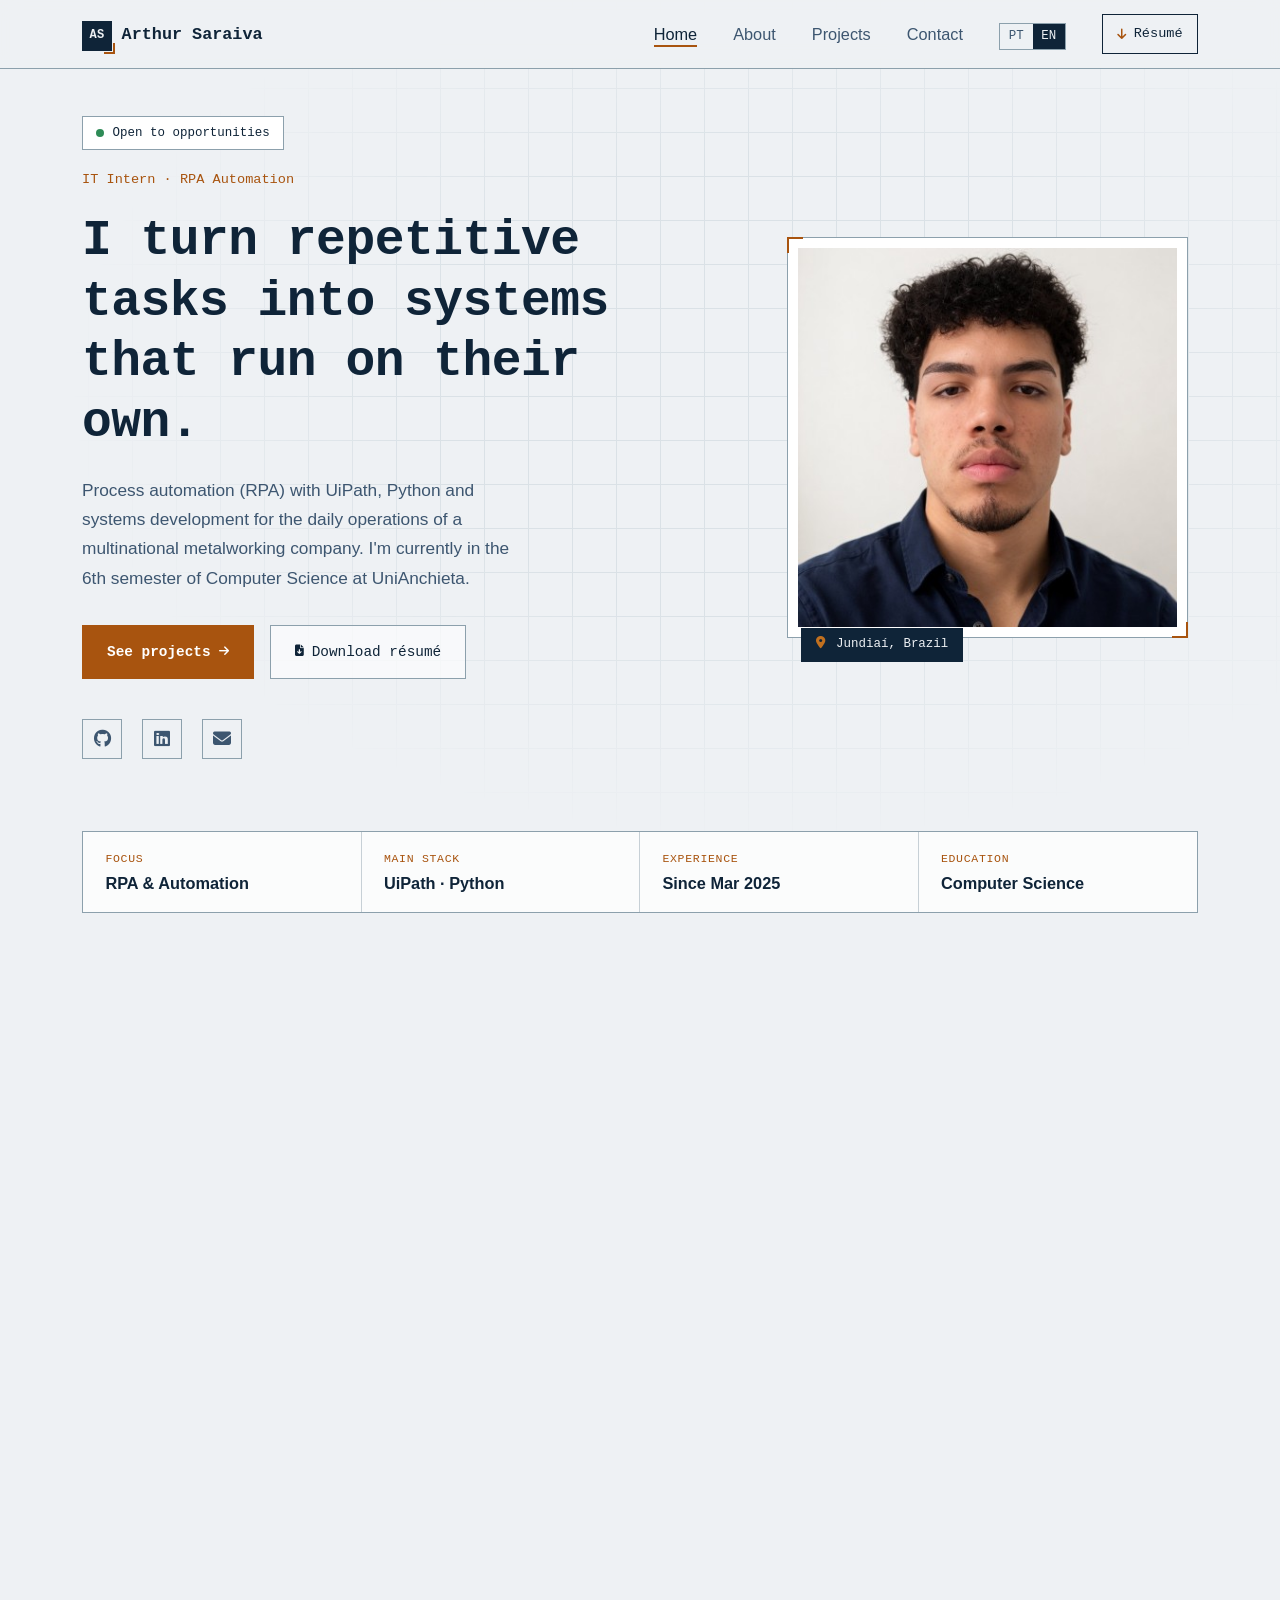
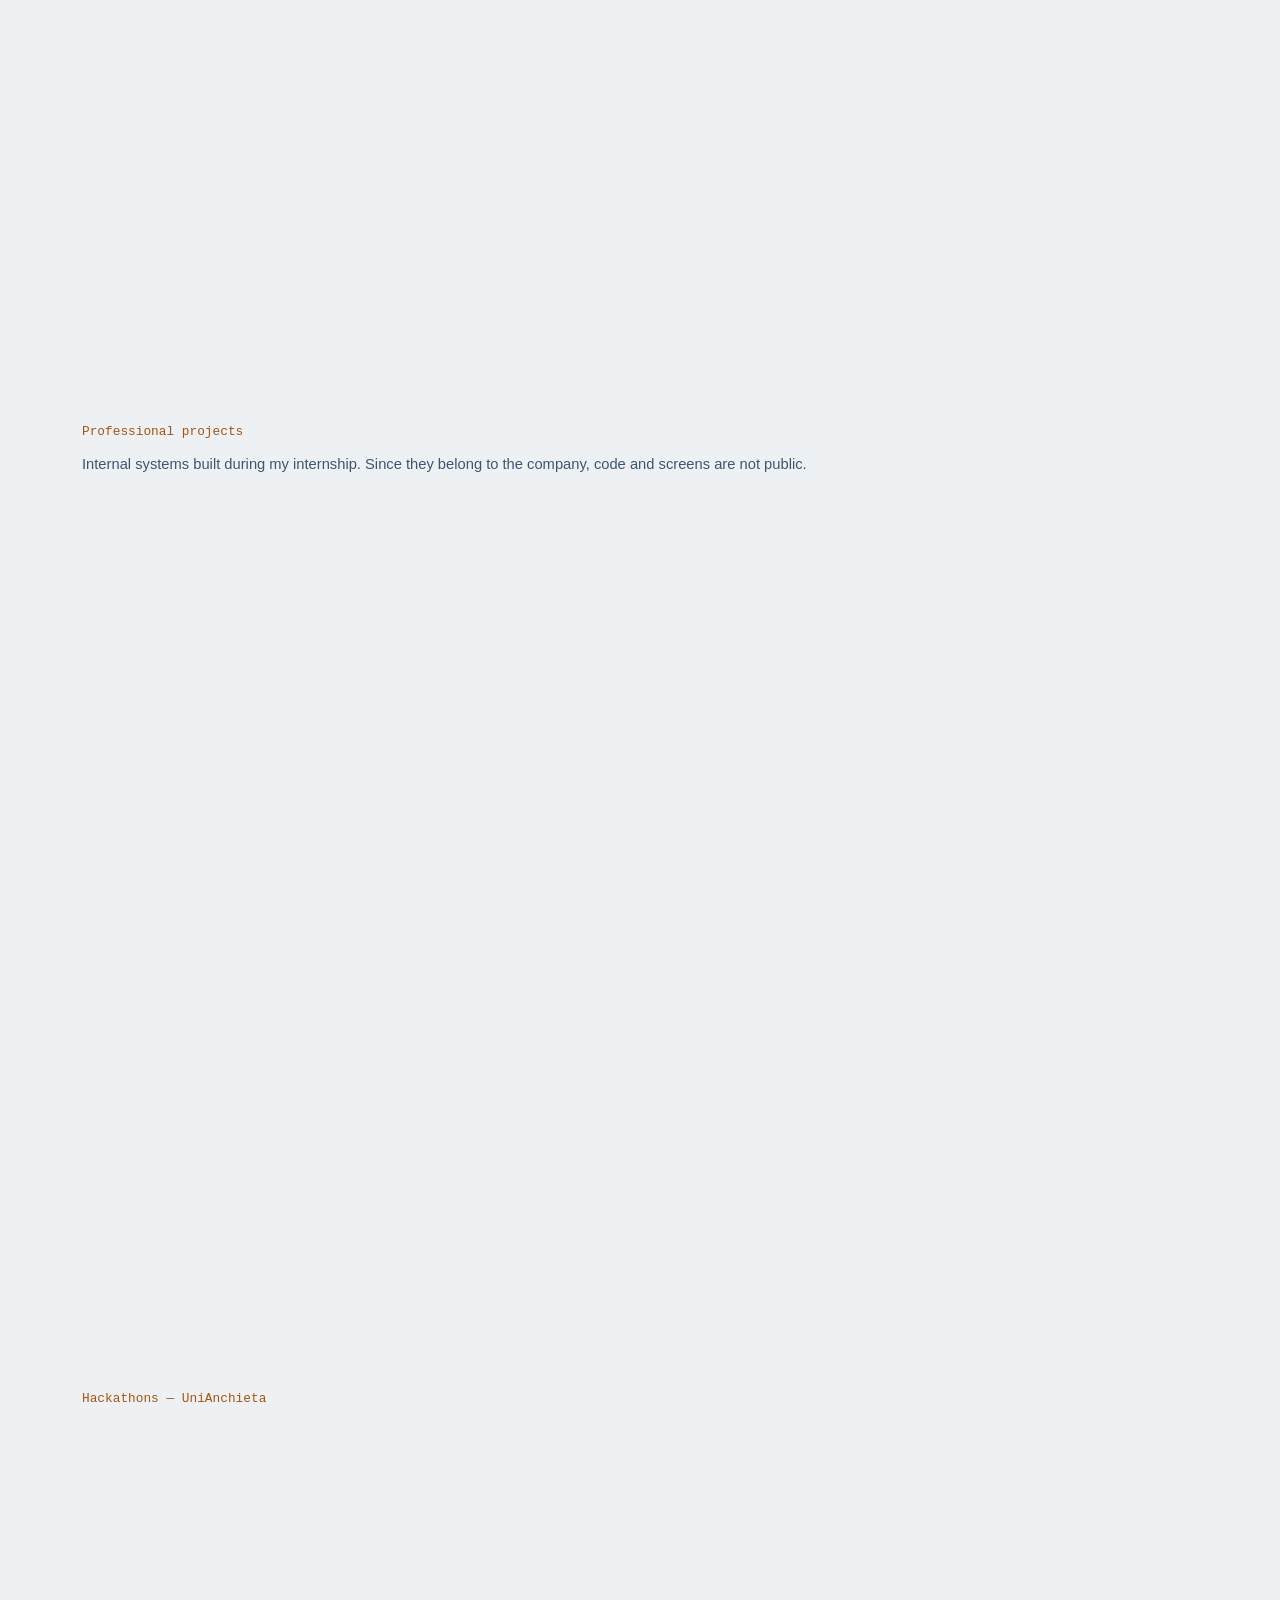
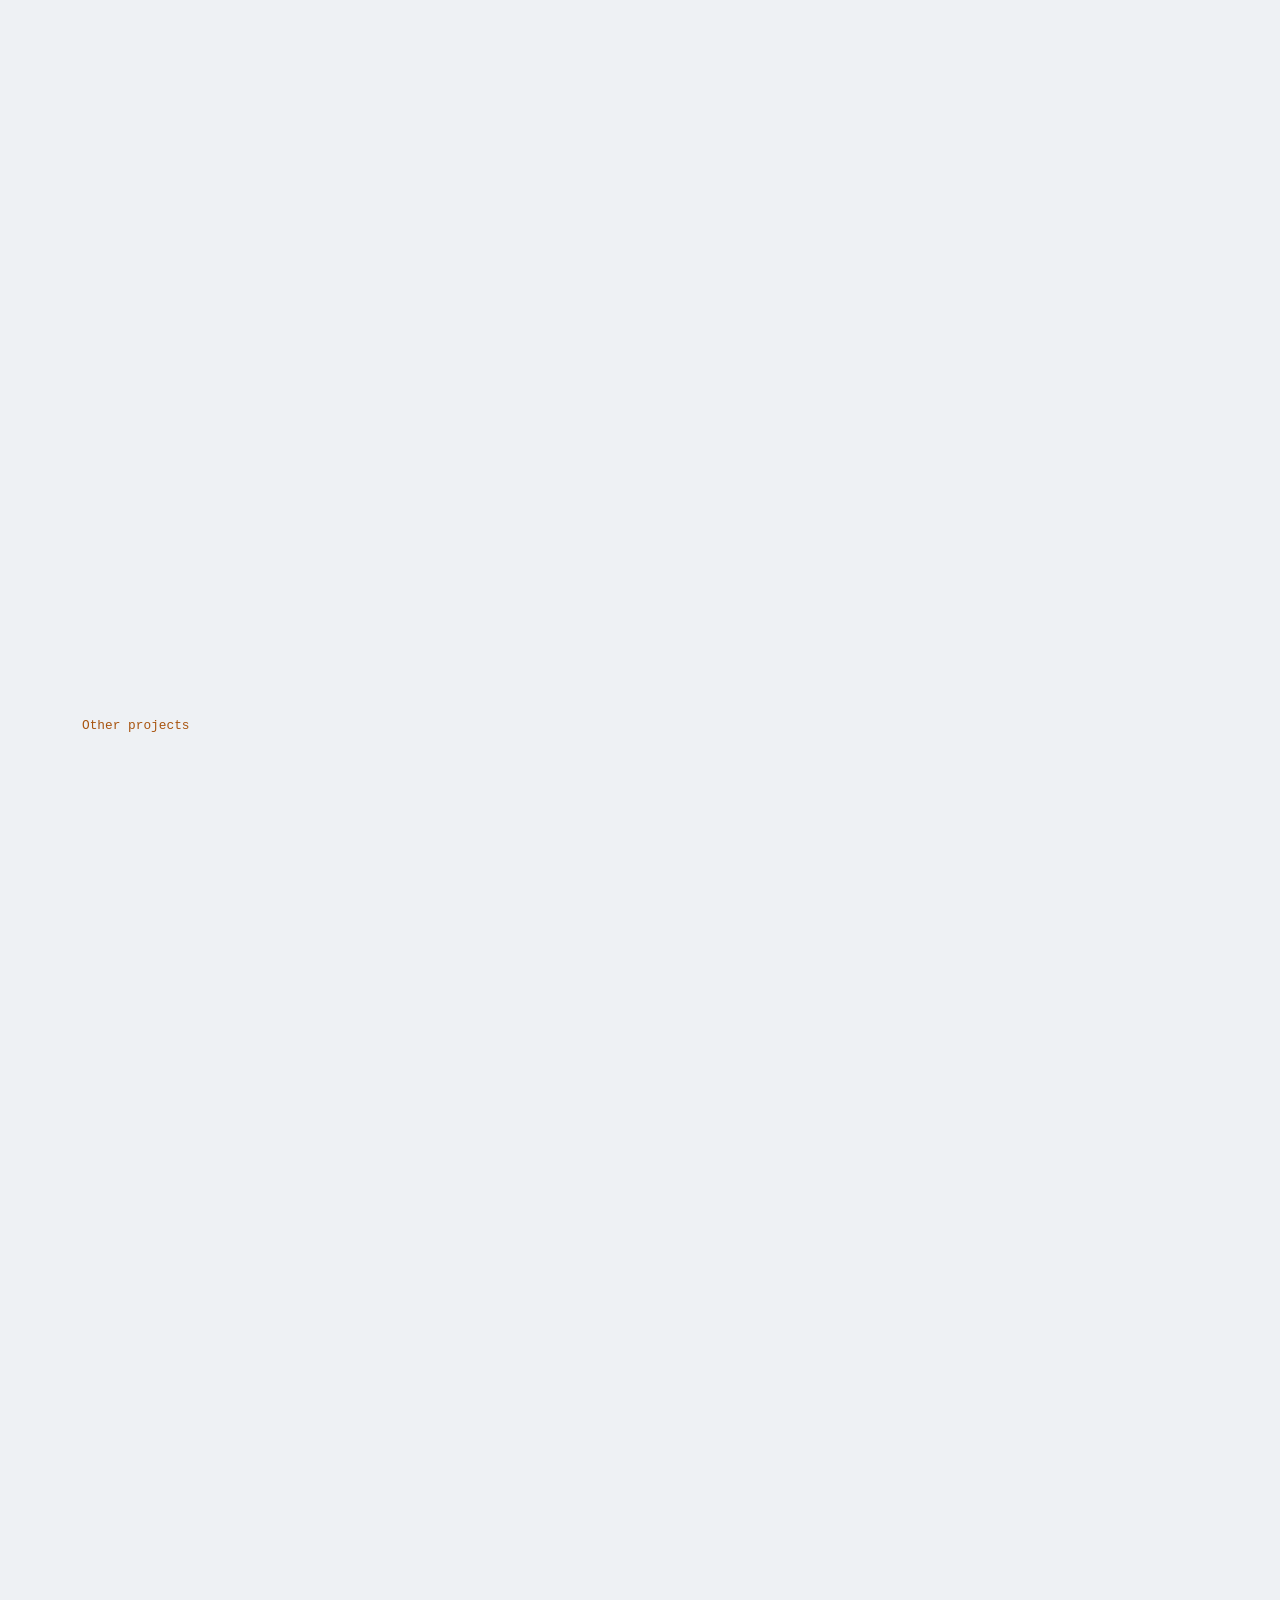
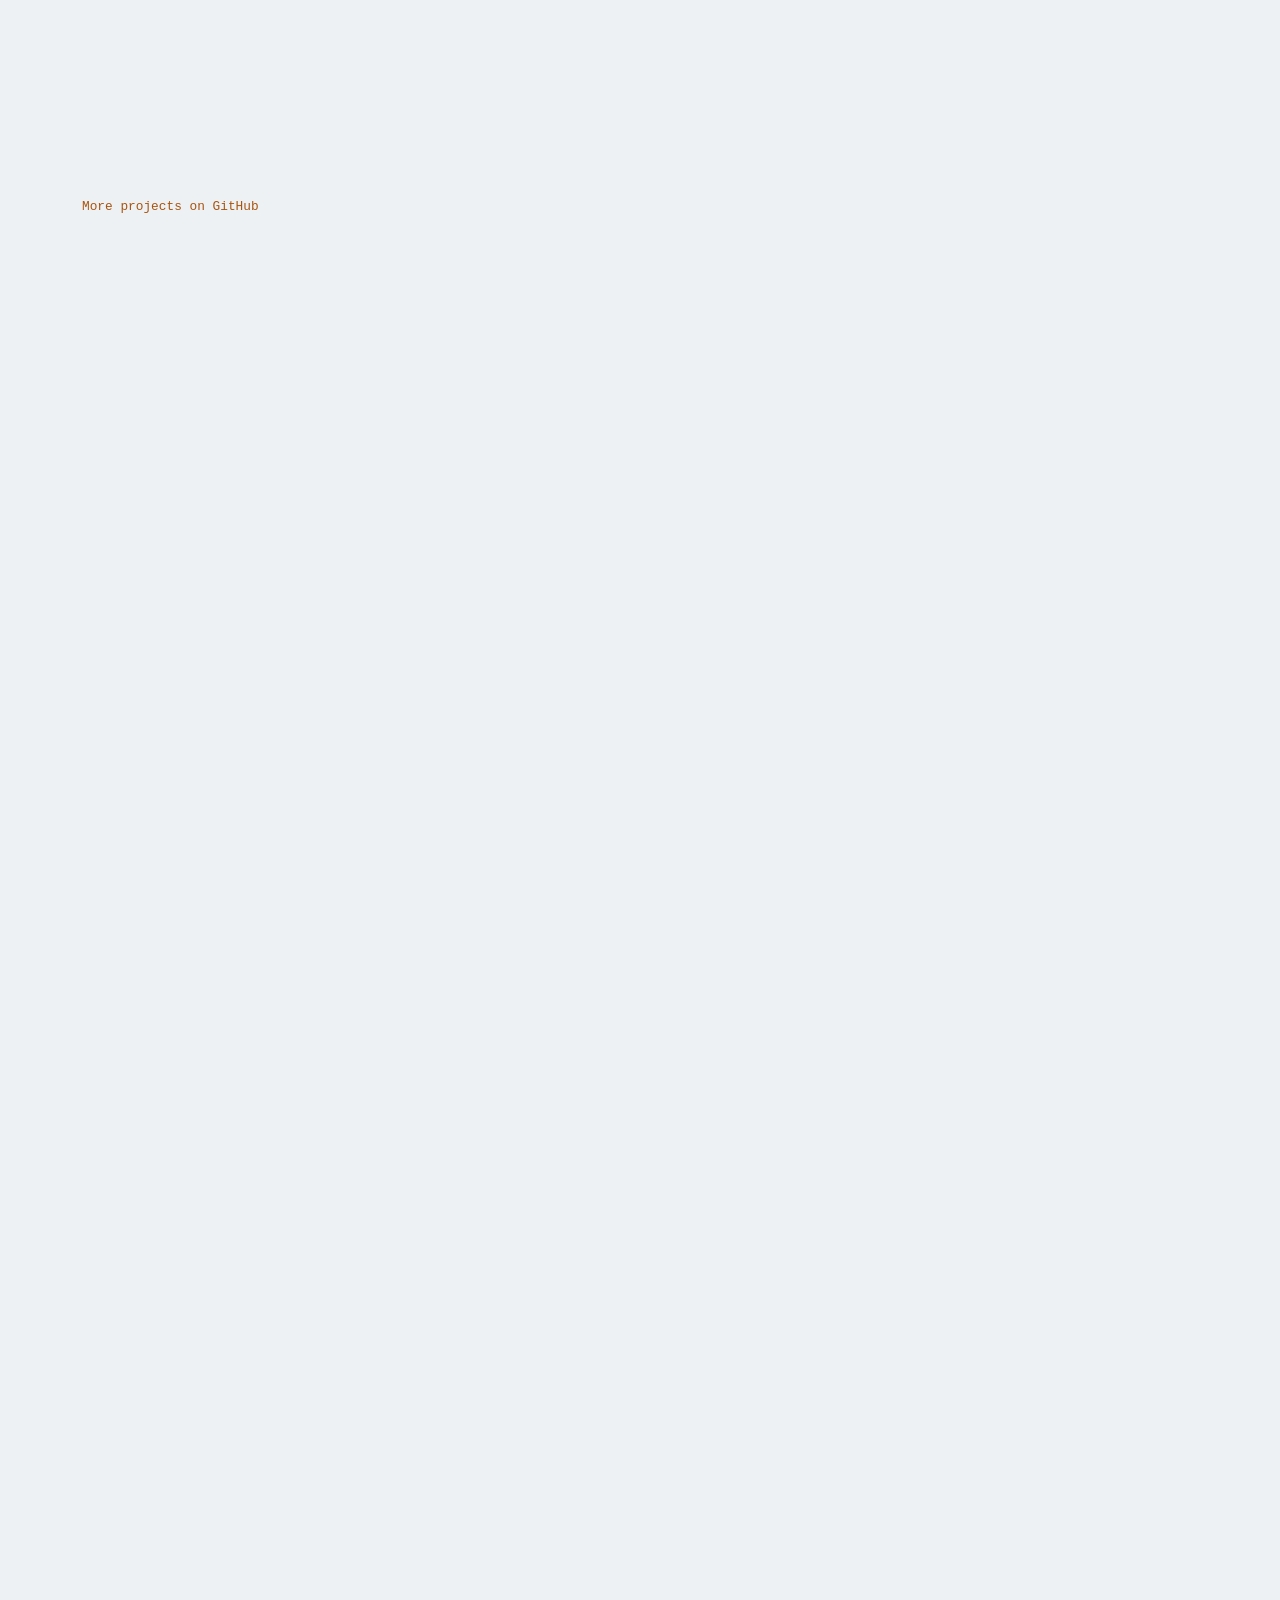
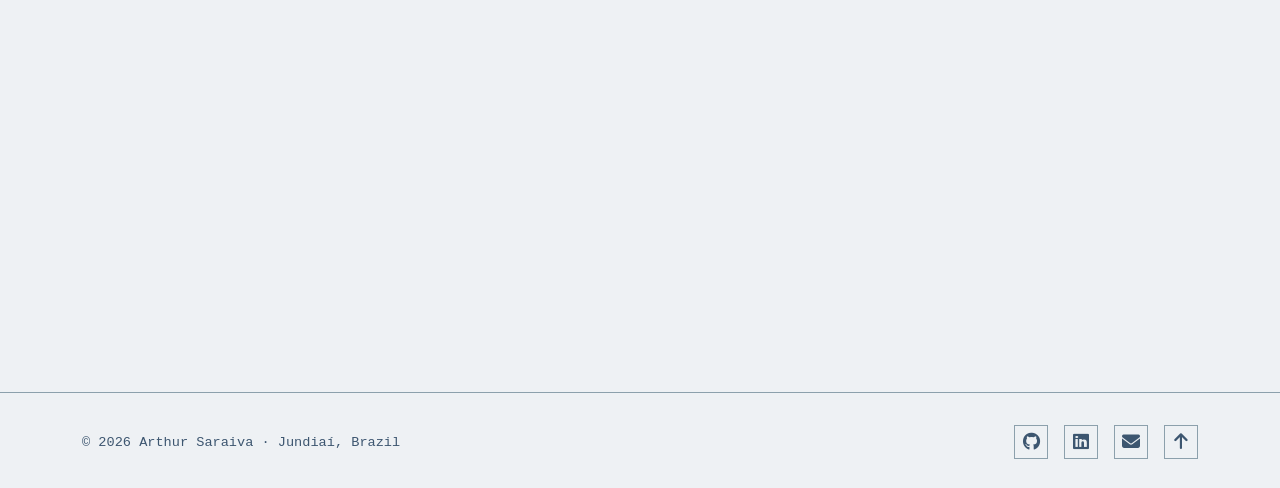
==== commit 5d1a21c4: "Detalha o AnalizeIA e faz o ícone de email levar ao formulário" ====
--- a/en/index.html
+++ b/en/index.html
@@ -72,7 +72,7 @@
                     <div class="social-links">
                         <a href="https://github.com/arthsz-ti" target="_blank" rel="noopener" aria-label="GitHub"><i class="fab fa-github"></i></a>
                         <a href="https://www.linkedin.com/in/arthur-saraiva-ti" target="_blank" rel="noopener" aria-label="LinkedIn"><i class="fab fa-linkedin"></i></a>
-                        <a href="mailto:arthursaraiva51@gmail.com" aria-label="Email"><i class="fas fa-envelope"></i></a>
+                        <a href="#contact" aria-label="Send a message"><i class="fas fa-envelope"></i></a>
                     </div>
                 </div>
                 <div class="hero-image">
@@ -597,6 +597,18 @@
                             <span class="tag">Swagger</span>
                         </div>
                         <a class="project-link" href="https://github.com/arthsz-ti/Gerenciador-de-alunos" target="_blank" rel="noopener"><i class="fab fa-github" aria-hidden="true"></i> View code <i class="fas fa-arrow-up-right-from-square" aria-hidden="true"></i></a>
+                    </article>
+                    <article class="repo-card reveal">
+                        <span class="repo-icon"><i class="fas fa-eye" aria-hidden="true"></i></span>
+                        <h3>AnalizeIA</h3>
+                        <p>Computer vision app with real-time object detection and counting (YOLOv8) from a webcam or image, plus filters, edge detection, HSV and lighting histograms.</p>
+                        <div class="project-tags">
+                            <span class="tag">Python</span>
+                            <span class="tag">OpenCV</span>
+                            <span class="tag">YOLOv8</span>
+                            <span class="tag">Tkinter</span>
+                        </div>
+                        <a class="project-link" href="https://github.com/arthsz-ti/AnalizeIA" target="_blank" rel="noopener"><i class="fab fa-github" aria-hidden="true"></i> View code <i class="fas fa-arrow-up-right-from-square" aria-hidden="true"></i></a>
                     </article>
                 </div>
             </div>
@@ -695,7 +707,7 @@
             <div class="footer-social">
                 <a href="https://github.com/arthsz-ti" target="_blank" rel="noopener" aria-label="GitHub"><i class="fab fa-github"></i></a>
                 <a href="https://www.linkedin.com/in/arthur-saraiva-ti" target="_blank" rel="noopener" aria-label="LinkedIn"><i class="fab fa-linkedin"></i></a>
-                <a href="mailto:arthursaraiva51@gmail.com" aria-label="Email"><i class="fas fa-envelope"></i></a>
+                <a href="#contact" aria-label="Send a message"><i class="fas fa-envelope"></i></a>
                 <a href="#home" aria-label="Back to top"><i class="fas fa-arrow-up"></i></a>
             </div>
         </div>
